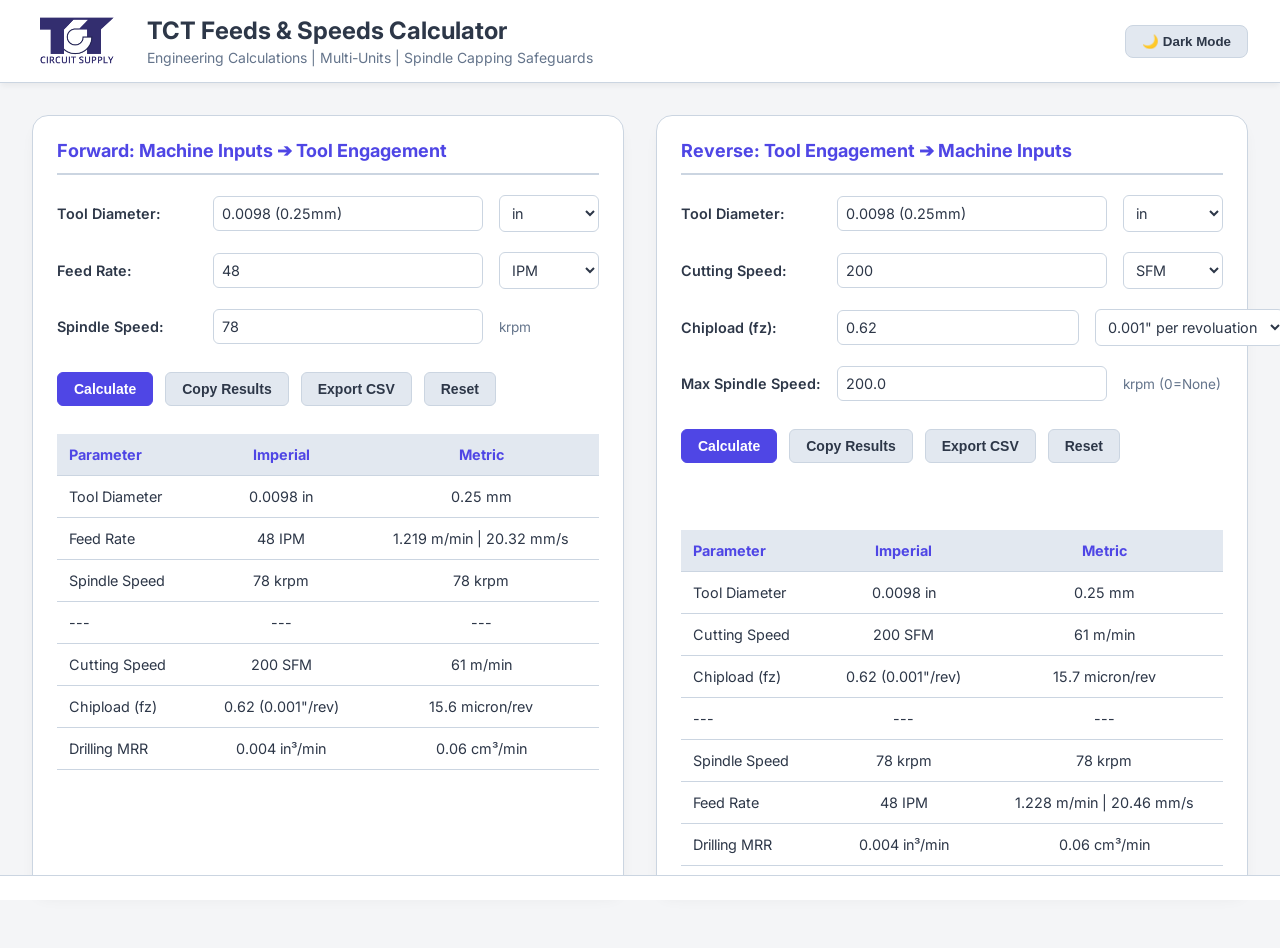
==== web_app/index.html @ 6bb5ea4b "Initial commit from Google Antigravity" ====
<!DOCTYPE html>
<html lang="en">
<head>
    <meta charset="UTF-8">
    <meta name="viewport" content="width=device-width, initial-scale=1.0">
    <title>TCT Feeds & Speeds Calculator</title>
    <link rel="stylesheet" href="style.css">
    <link rel="preconnect" href="https://fonts.googleapis.com">
    <link rel="preconnect" href="https://fonts.gstatic.com" crossorigin>
    <link href="https://fonts.googleapis.com/css2?family=Inter:wght@400;600;700&display=swap" rel="stylesheet">
</head>
<body data-theme="light">
    <header>
        <div class="header-content">
            <div class="logo-container">
                <img src="20150804 TCT logo.png" alt="TCT Logo" class="logo">
                <div class="title-container">
                    <h1>TCT Feeds & Speeds Calculator</h1>
                    <p>Engineering Calculations | Multi-Units | Spindle Capping Safeguards</p>
                </div>
            </div>
            <button id="theme-toggle" class="btn-theme" tabindex="-1">🌙 Dark Mode</button>
        </div>
    </header>
    
    <main class="container">
        <div class="panels">
            <!-- Forward Panel -->
            <section class="card panel" id="fwd-panel">
                <h2>Forward: Machine Inputs ➔ Tool Engagement</h2>
                
                <div class="input-group">
                    <label for="fwd-dia">Tool Diameter:</label>
                    <input type="text" id="fwd-dia" class="combo" list="fwd-dia-list" tabindex="1">
                    <datalist id="fwd-dia-list"></datalist>
                    <select id="fwd-dia-unit" class="unit-toggle" tabindex="-1">
                        <option value="in">in</option>
                        <option value="mm">mm</option>
                    </select>
                </div>

                <div class="input-group">
                    <label for="fwd-fr">Feed Rate:</label>
                    <input type="number" id="fwd-fr" value="48.0" step="any" tabindex="2">
                    <select id="fwd-fr-unit" class="unit-toggle" tabindex="-1">
                        <option value="IPM">IPM</option>
                        <option value="m/min">m/min</option>
                        <option value="mm/sec">mm/sec</option>
                    </select>
                </div>

                <div class="input-group">
                    <label for="fwd-krpm">Spindle Speed:</label>
                    <input type="number" id="fwd-krpm" value="78.0" step="any" tabindex="3">
                    <span class="unit-label">krpm</span>
                </div>

                <div class="input-group" style="display: none;">
                    <label for="fwd-flutes">Flutes (Z):</label>
                    <input type="number" id="fwd-flutes" value="1" step="1" min="1" tabindex="-1">
                    <span class="unit-label">flutes</span>
                </div>

                <div class="actions">
                    <button id="btn-fwd-calc" class="btn primary" tabindex="-1">Calculate</button>
                    <button id="btn-fwd-copy" class="btn" tabindex="-1">Copy Results</button>
                    <button id="btn-fwd-export" class="btn" tabindex="-1">Export CSV</button>
                    <button id="btn-fwd-reset" class="btn" tabindex="-1">Reset</button>
                </div>

                <table class="results-table" id="table-fwd">
                    <thead>
                        <tr>
                            <th>Parameter</th>
                            <th>Imperial</th>
                            <th>Metric</th>
                        </tr>
                    </thead>
                    <tbody>
                        <!-- Rows populated by JS -->
                    </tbody>
                </table>
            </section>

            <!-- Reverse Panel -->
            <section class="card panel" id="rev-panel">
                <h2>Reverse: Tool Engagement ➔ Machine Inputs</h2>
                


                <div class="input-group">
                    <label for="rev-dia">Tool Diameter:</label>
                    <input type="text" id="rev-dia" class="combo" list="rev-dia-list" tabindex="-1">
                    <datalist id="rev-dia-list"></datalist>
                    <select id="rev-dia-unit" class="unit-toggle" tabindex="-1">
                        <option value="in">in</option>
                        <option value="mm">mm</option>
                    </select>
                </div>

                <div class="input-group">
                    <label for="rev-vc">Cutting Speed:</label>
                    <input type="number" id="rev-vc" value="200.0" step="any" tabindex="4">
                    <select id="rev-vc-unit" class="unit-toggle" tabindex="-1">
                        <option value="SFM">SFM</option>
                        <option value="m/min">m/min</option>
                    </select>
                </div>

                <div class="input-group">
                    <label for="rev-fz">Chipload (fz):</label>
                    <input type="number" id="rev-fz" value="2.5" step="any" tabindex="5">
                    <select id="rev-fz-unit" class="unit-toggle" tabindex="-1">
                        <option value="0.001&quot; per revoluation">0.001" per revoluation</option>
                        <option value="micron per revoluation">micron per revoluation</option>
                    </select>
                </div>

                <div class="input-group" style="display: none;">
                    <label for="rev-flutes">Flutes (Z):</label>
                    <input type="number" id="rev-flutes" value="1" step="1" min="1" tabindex="-1">
                    <span class="unit-label">flutes</span>
                </div>

                <div class="input-group">
                    <label for="rev-max-rpm">Max Spindle Speed:</label>
                    <input type="number" id="rev-max-rpm" value="200.0" step="any" tabindex="-1">
                    <span class="unit-label">krpm (0=None)</span>
                </div>

                <div class="actions">
                    <button id="btn-rev-calc" class="btn primary" tabindex="-1">Calculate</button>
                    <button id="btn-rev-copy" class="btn" tabindex="-1">Copy Results</button>
                    <button id="btn-rev-export" class="btn" tabindex="-1">Export CSV</button>
                    <button id="btn-rev-reset" class="btn" tabindex="-1">Reset</button>
                </div>

                <div id="lbl-rev-cap-warn" class="warning-text"></div>

                <table class="results-table" id="table-rev">
                    <thead>
                        <tr>
                            <th>Parameter</th>
                            <th>Imperial</th>
                            <th>Metric</th>
                        </tr>
                    </thead>
                    <tbody>
                        <!-- Rows populated by JS -->
                    </tbody>
                </table>
            </section>
        </div>
    </main>

    <footer class="status-bar">
        <span id="status-text">Ready | Enter parameters to calculate Speeds & Feeds.</span>
    </footer>
    
    <script src="sizes.js"></script>
    <script src="script.js"></script>
</body>
</html>
---- web_app/style.css ----
:root {
    /* Light Theme Variables */
    --bg-color: #f4f5f7;
    --card-bg: #ffffff;
    --text-color: #2d3748;
    --text-muted: #64748b;
    --accent-color: #4f46e5;
    --accent-hover: #4338ca;
    --accent-bg: #e2e8f0;
    --border-color: #cbd5e1;
    --input-bg: #ffffff;
    --table-header-bg: #e2e8f0;
    --table-header-fg: #4f46e5;
    --table-row-hover: #f8fafc;
    --warning-color: #ef4444;
}

[data-theme="dark"] {
    /* Dark Theme Variables */
    --bg-color: #1e1e2e;
    --card-bg: #252538;
    --text-color: #cdd6f4;
    --text-muted: #a6adc8;
    --accent-color: #89b4fa;
    --accent-hover: #b4befe;
    --accent-bg: #313244;
    --border-color: #45475a;
    --input-bg: #181825;
    --table-header-bg: #313244;
    --table-header-fg: #89b4fa;
    --table-row-hover: #313244;
    --warning-color: #f38ba8;
}

* {
    box-sizing: border-box;
    margin: 0;
    padding: 0;
}

body {
    font-family: 'Inter', sans-serif;
    background-color: var(--bg-color);
    color: var(--text-color);
    display: flex;
    flex-direction: column;
    min-height: 100vh;
    transition: background-color 0.3s ease, color 0.3s ease;
}

/* Header */
header {
    background-color: var(--card-bg);
    border-bottom: 1px solid var(--border-color);
    padding: 1rem 2rem;
    box-shadow: 0 4px 6px -1px rgba(0, 0, 0, 0.05);
    position: sticky;
    top: 0;
    z-index: 10;
}

.header-content {
    max-width: 1400px;
    margin: 0 auto;
    display: flex;
    justify-content: space-between;
    align-items: center;
}

.logo-container {
    display: flex;
    align-items: center;
    gap: 1.5rem;
}

.logo {
    height: 50px;
    width: auto;
}

.title-container h1 {
    font-size: 1.5rem;
    font-weight: 700;
    margin-bottom: 0.25rem;
}

.title-container p {
    font-size: 0.875rem;
    color: var(--text-muted);
}

.btn-theme {
    background: var(--accent-bg);
    color: var(--text-color);
    border: 1px solid var(--border-color);
    padding: 0.5rem 1rem;
    border-radius: 0.5rem;
    cursor: pointer;
    font-weight: 600;
    transition: all 0.2s ease;
}

.btn-theme:hover {
    background: var(--accent-color);
    color: #ffffff;
    border-color: var(--accent-color);
}

/* Main Container */
.container {
    flex: 1;
    max-width: 1400px;
    margin: 2rem auto;
    width: 100%;
    padding: 0 2rem;
}

.panels {
    display: grid;
    grid-template-columns: 1fr 1fr;
    gap: 2rem;
}

@media (max-width: 1024px) {
    .panels {
        grid-template-columns: 1fr;
    }
}

/* Cards / Panels */
.card {
    background: var(--card-bg);
    border: 1px solid var(--border-color);
    border-radius: 1rem;
    padding: 1.5rem;
    box-shadow: 0 10px 15px -3px rgba(0, 0, 0, 0.05);
    display: flex;
    flex-direction: column;
    gap: 1.25rem;
    transition: background-color 0.3s ease, border-color 0.3s ease;
}

.card h2 {
    font-size: 1.125rem;
    font-weight: 700;
    color: var(--accent-color);
    border-bottom: 2px solid var(--border-color);
    padding-bottom: 0.75rem;
}

/* Inputs */
.input-group {
    display: flex;
    align-items: center;
    gap: 1rem;
}

.input-group label {
    flex: 0 0 140px;
    font-weight: 600;
    font-size: 0.9rem;
}

.input-group input, .input-group select {
    flex: 1;
    padding: 0.5rem;
    border: 1px solid var(--border-color);
    border-radius: 0.375rem;
    background: var(--input-bg);
    color: var(--text-color);
    font-family: 'Inter', sans-serif;
    font-size: 0.9rem;
    transition: border-color 0.2s ease;
}

.input-group input:focus, .input-group select:focus {
    outline: none;
    border-color: var(--accent-color);
}

.unit-toggle {
    flex: 0 0 100px !important;
}

.unit-label {
    flex: 0 0 100px;
    font-size: 0.85rem;
    color: var(--text-muted);
}

/* Buttons */
.actions {
    display: flex;
    gap: 0.75rem;
    margin-top: 0.5rem;
    flex-wrap: wrap;
}

.btn {
    background: var(--accent-bg);
    color: var(--text-color);
    border: 1px solid var(--border-color);
    padding: 0.5rem 1rem;
    border-radius: 0.375rem;
    cursor: pointer;
    font-weight: 600;
    font-size: 0.875rem;
    transition: all 0.2s ease;
}

.btn:hover {
    background: var(--border-color);
}

.btn.primary {
    background: var(--accent-color);
    color: #ffffff;
    border-color: var(--accent-color);
}

.btn.primary:hover {
    background: var(--accent-hover);
}

/* Warning Text */
.warning-text {
    color: var(--warning-color);
    font-size: 0.9rem;
    font-weight: 700;
    min-height: 1.2rem;
}

/* Tables */
.results-table {
    width: 100%;
    border-collapse: collapse;
    margin-top: 0.5rem;
    font-size: 0.9rem;
}

.results-table th, .results-table td {
    padding: 0.75rem;
    text-align: left;
    border-bottom: 1px solid var(--border-color);
}

.results-table th {
    background-color: var(--table-header-bg);
    color: var(--table-header-fg);
    font-weight: 700;
}

.results-table tbody tr:hover {
    background-color: var(--table-row-hover);
}

.results-table th:nth-child(2), .results-table td:nth-child(2),
.results-table th:nth-child(3), .results-table td:nth-child(3) {
    text-align: center;
}

/* Status Bar */
.status-bar {
    background-color: var(--card-bg);
    border-top: 1px solid var(--border-color);
    padding: 0.75rem 2rem;
    font-size: 0.875rem;
    font-weight: 600;
    color: var(--text-muted);
    position: sticky;
    bottom: 0;
    z-index: 10;
}
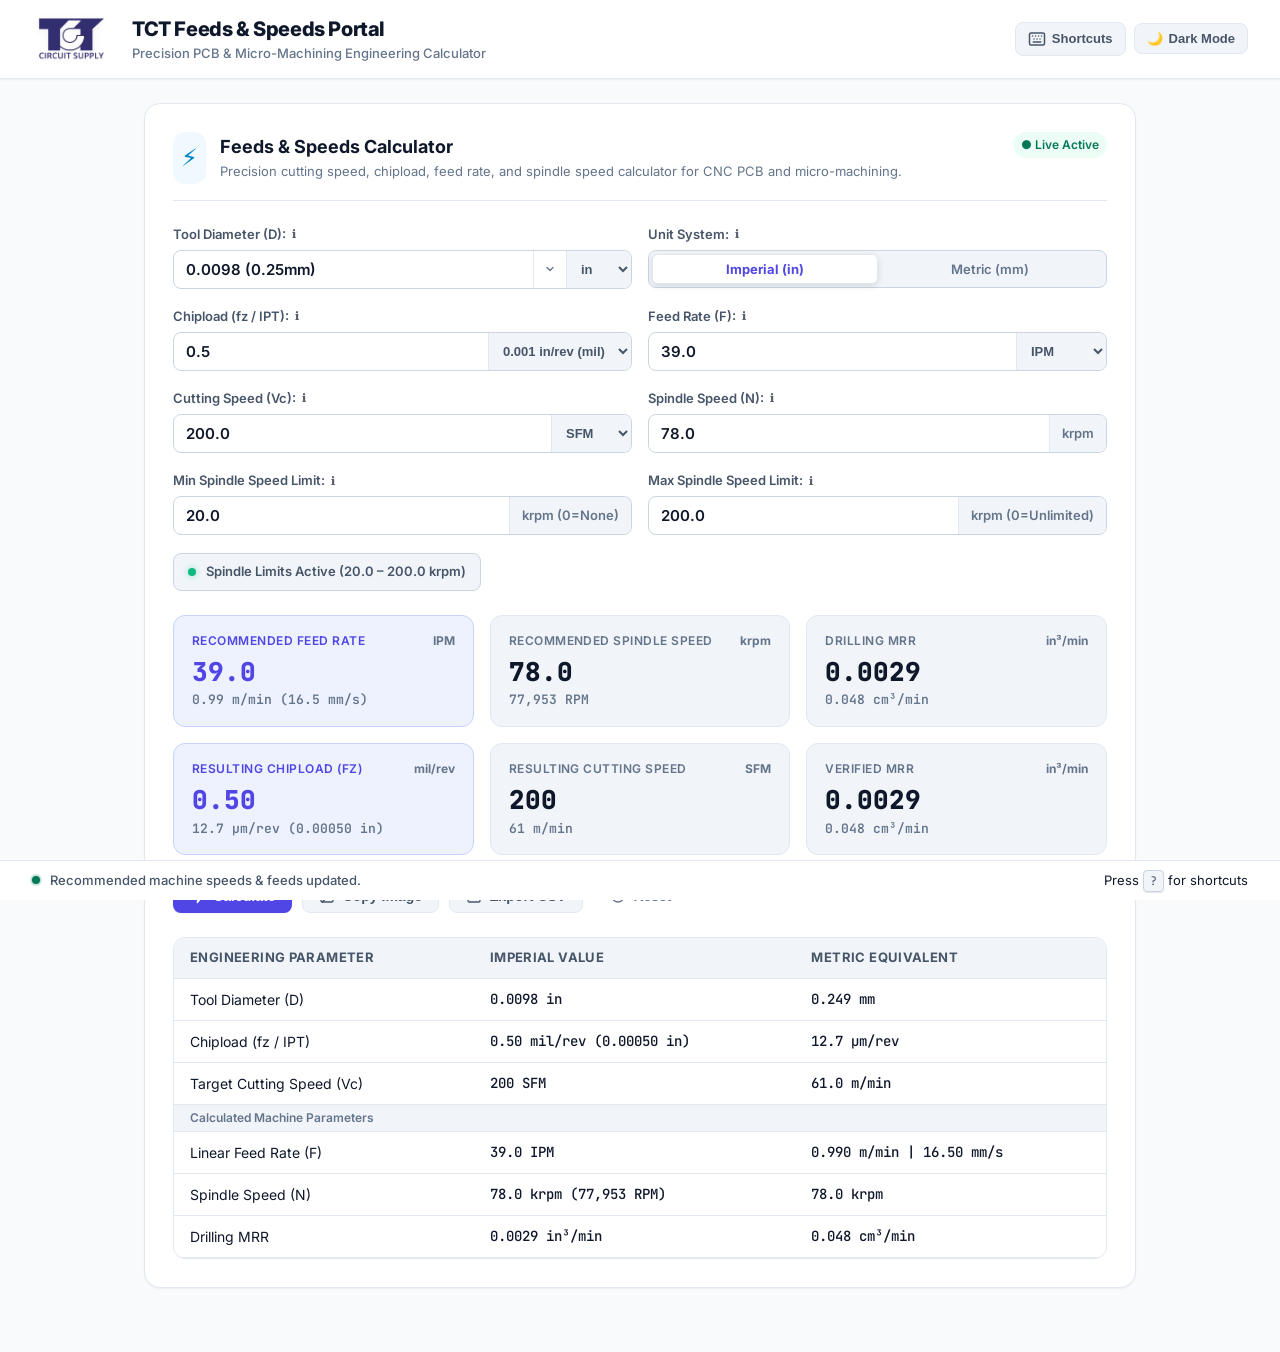
==== commit 59e9d12b: "feat(web_app): unify calculator panel, add min/max spindle safeguards, and add image export to clipb" ====
--- a/web_app/index.html
+++ b/web_app/index.html
@@ -3,160 +3,396 @@
 <head>
     <meta charset="UTF-8">
     <meta name="viewport" content="width=device-width, initial-scale=1.0">
-    <title>TCT Feeds & Speeds Calculator</title>
+    <title>TCT Feeds & Speeds Calculator | Engineering Portal</title>
     <link rel="stylesheet" href="style.css">
     <link rel="preconnect" href="https://fonts.googleapis.com">
     <link rel="preconnect" href="https://fonts.gstatic.com" crossorigin>
-    <link href="https://fonts.googleapis.com/css2?family=Inter:wght@400;600;700&display=swap" rel="stylesheet">
+    <link href="https://fonts.googleapis.com/css2?family=Inter:wght@400;500;600;700;800&family=JetBrains+Mono:wght@500;700&display=swap" rel="stylesheet">
 </head>
 <body data-theme="light">
-    <header>
-        <div class="header-content">
-            <div class="logo-container">
-                <img src="20150804 TCT logo.png" alt="TCT Logo" class="logo">
-                <div class="title-container">
-                    <h1>TCT Feeds & Speeds Calculator</h1>
-                    <p>Engineering Calculations | Multi-Units | Spindle Capping Safeguards</p>
+    <!-- Top Header -->
+    <header class="app-header">
+        <div class="header-container">
+            <div class="brand-area">
+                <img src="20150804 TCT logo.png" alt="TCT Logo" class="brand-logo">
+                <div class="brand-titles">
+                    <h1>TCT Feeds & Speeds Portal</h1>
+                    <p class="subtitle">Precision PCB & Micro-Machining Engineering Calculator</p>
                 </div>
             </div>
-            <button id="theme-toggle" class="btn-theme" tabindex="-1">🌙 Dark Mode</button>
+
+            <div class="header-controls">
+                <!-- Utilities -->
+                <div class="utility-actions">
+                    <button id="btn-open-shortcuts" class="btn-utility" title="Keyboard Shortcuts (?)" aria-label="Keyboard Shortcuts" tabindex="-1">
+                        <svg width="18" height="18" viewBox="0 0 24 24" fill="none" stroke="currentColor" stroke-width="2" stroke-linecap="round" stroke-linejoin="round"><rect x="2" y="4" width="20" height="16" rx="2"/><path d="M6 8h.001"/><path d="M10 8h.001"/><path d="M14 8h.001"/><path d="M18 8h.001"/><path d="M8 12h.001"/><path d="M12 12h.001"/><path d="M16 12h.001"/><path d="M7 16h10"/></svg>
+                        <span>Shortcuts</span>
+                    </button>
+                    <button id="theme-toggle" class="btn-utility" title="Toggle Theme (Shift+D)" aria-label="Toggle Color Theme" tabindex="-1">
+                        <span id="theme-icon">🌙</span>
+                        <span id="theme-text">Dark Mode</span>
+                    </button>
+                </div>
+            </div>
         </div>
     </header>
-    
-    <main class="container">
-        <div class="panels">
-            <!-- Forward Panel -->
-            <section class="card panel" id="fwd-panel">
-                <h2>Forward: Machine Inputs ➔ Tool Engagement</h2>
-                
-                <div class="input-group">
-                    <label for="fwd-dia">Tool Diameter:</label>
-                    <input type="text" id="fwd-dia" class="combo" list="fwd-dia-list" tabindex="1">
-                    <datalist id="fwd-dia-list"></datalist>
-                    <select id="fwd-dia-unit" class="unit-toggle" tabindex="-1">
-                        <option value="in">in</option>
-                        <option value="mm">mm</option>
-                    </select>
-                </div>
-
-                <div class="input-group">
-                    <label for="fwd-fr">Feed Rate:</label>
-                    <input type="number" id="fwd-fr" value="48.0" step="any" tabindex="2">
-                    <select id="fwd-fr-unit" class="unit-toggle" tabindex="-1">
-                        <option value="IPM">IPM</option>
-                        <option value="m/min">m/min</option>
-                        <option value="mm/sec">mm/sec</option>
-                    </select>
-                </div>
-
-                <div class="input-group">
-                    <label for="fwd-krpm">Spindle Speed:</label>
-                    <input type="number" id="fwd-krpm" value="78.0" step="any" tabindex="3">
-                    <span class="unit-label">krpm</span>
-                </div>
-
-                <div class="input-group" style="display: none;">
-                    <label for="fwd-flutes">Flutes (Z):</label>
-                    <input type="number" id="fwd-flutes" value="1" step="1" min="1" tabindex="-1">
-                    <span class="unit-label">flutes</span>
-                </div>
-
-                <div class="actions">
-                    <button id="btn-fwd-calc" class="btn primary" tabindex="-1">Calculate</button>
-                    <button id="btn-fwd-copy" class="btn" tabindex="-1">Copy Results</button>
-                    <button id="btn-fwd-export" class="btn" tabindex="-1">Export CSV</button>
-                    <button id="btn-fwd-reset" class="btn" tabindex="-1">Reset</button>
-                </div>
-
-                <table class="results-table" id="table-fwd">
-                    <thead>
-                        <tr>
-                            <th>Parameter</th>
-                            <th>Imperial</th>
-                            <th>Metric</th>
-                        </tr>
-                    </thead>
-                    <tbody>
-                        <!-- Rows populated by JS -->
-                    </tbody>
-                </table>
+
+    <!-- Main Content Area -->
+    <main class="main-container">
+        <div class="panels-grid single-panel-layout" id="panels-wrapper">
+            
+            <!-- Unified Feeds & Speeds Calculator Panel -->
+            <section class="card-panel" id="panel-recommend" role="region" aria-label="Feeds and Speeds Calculator">
+                <div class="panel-header">
+                    <div class="panel-title-area">
+                        <span class="workflow-icon recommend-icon">⚡</span>
+                        <div>
+                            <h2>Feeds & Speeds Calculator</h2>
+                            <p class="panel-desc">Precision cutting speed, chipload, feed rate, and spindle speed calculator for CNC PCB and micro-machining.</p>
+                        </div>
+                    </div>
+                    <span class="status-chip live-chip">● Live Active</span>
+                </div>
+
+                <!-- Setup Section -->
+                <div class="config-section">
+                    <!-- Top Row: Tool Diameter (Left) + Unit System (Right) -->
+                    <div class="form-row-grid">
+                        <div class="form-row-compact">
+                            <div class="label-with-tip">
+                                <label for="rev-dia">Tool Diameter (D):</label>
+                                <span class="info-tip" title="Type to search standard sizes from diameter.csv, use arrow keys, or click dropdown arrow">ℹ️</span>
+                            </div>
+                            <div class="searchable-csv-wrapper" id="rev-dia-wrapper">
+                                <div class="searchable-input-box">
+                                    <input type="text" id="rev-dia" class="form-input searchable-input" placeholder="Type or select size..." value="0.0098 (0.25mm)" autocomplete="off" spellcheck="false" tabindex="1">
+                                    <button type="button" class="searchable-toggle-btn" id="rev-dia-toggle" tabindex="-1" title="Show all diameter options" aria-label="Toggle diameter list">
+                                        <svg width="12" height="12" viewBox="0 0 24 24" fill="none" stroke="currentColor" stroke-width="2.5" stroke-linecap="round" stroke-linejoin="round"><polyline points="6 9 12 15 18 9"/></svg>
+                                    </button>
+                                    <select id="rev-dia-unit" class="unit-select" aria-label="Tool Diameter Unit" tabindex="-1">
+                                        <option value="in" selected>in</option>
+                                        <option value="mm">mm</option>
+                                    </select>
+                                </div>
+                                <div class="searchable-popup" id="rev-dia-popup" style="display: none;">
+                                    <ul class="searchable-list" id="rev-dia-list" role="listbox"></ul>
+                                </div>
+                            </div>
+                        </div>
+
+                        <div class="form-row-compact">
+                            <div class="label-with-tip">
+                                <label>Unit System:</label>
+                                <span class="info-tip" title="Toggle global units between Imperial and Metric">ℹ️</span>
+                            </div>
+                            <div class="unit-slider-switch" id="unit-slider-switch" title="Toggle between Imperial and Metric">
+                                <input type="checkbox" id="unit-slider-checkbox" class="unit-slider-input" aria-label="Toggle measurement unit system" tabindex="-1">
+                                <label for="unit-slider-checkbox" class="unit-slider-label">
+                                    <span class="unit-slider-opt opt-imperial opt-inches active" id="slider-opt-imperial">Imperial (in)</span>
+                                    <span class="unit-slider-opt opt-metric" id="slider-opt-metric">Metric (mm)</span>
+                                    <span class="unit-slider-thumb" id="unit-slider-thumb"></span>
+                                </label>
+                            </div>
+                        </div>
+                    </div>
+
+                    <!-- Material Preset (Hidden) -->
+                    <div class="form-row" id="row-rev-material" style="display: none;">
+                        <div class="label-with-tip">
+                            <label for="rev-material">Workpiece Material:</label>
+                            <span class="info-tip" title="Auto-populates verified cutting speeds (SFM) and chip load (fz)">ℹ️</span>
+                        </div>
+                        <div class="input-full">
+                            <select id="rev-material" class="form-select material-select" tabindex="-1">
+                                <option value="FR4">FR4 (Standard PCB Substrate) — 400 SFM / 0.50 mil Chipload</option>
+                                <option value="High Speed Digital">High Speed Digital (Megtron / Rogers) — 200 SFM / 0.50 mil</option>
+                                <option value="Polyimide">Polyimide (Flex PCB / Rigid-Flex) — 200 SFM / 0.50 mil</option>
+                                <option value="Teflon">Teflon (PTFE / RF High Frequency) — 200 SFM / 0.90 mil</option>
+                                <option value="Custom" selected>Custom / Manual Parameter Entry</option>
+                            </select>
+                        </div>
+                    </div>
+
+                    <!-- Primary Parameters Row 1: Chipload (Left) + Feed Rate (Right) -->
+                    <div class="form-row-grid">
+                        <div class="form-row-compact">
+                            <div class="label-with-tip">
+                                <label for="rev-fz">Chipload (fz / IPT):</label>
+                                <span class="info-tip" title="Feed per tooth / advance per revolution">ℹ️</span>
+                            </div>
+                            <div class="input-with-unit">
+                                <input type="number" id="rev-fz" class="form-input" value="0.5" step="any" tabindex="2">
+                                <select id="rev-fz-unit" class="unit-select" aria-label="Chipload Unit" tabindex="-1">
+                                    <option value="0.001 in/rev">0.001 in/rev (mil)</option>
+                                    <option value="micron/rev">µm/rev</option>
+                                    <option value="in/tooth">in/tooth</option>
+                                    <option value="mm/tooth">mm/tooth</option>
+                                </select>
+                            </div>
+                        </div>
+
+                        <div class="form-row-compact">
+                            <div class="label-with-tip">
+                                <label for="fwd-fr">Feed Rate (F):</label>
+                                <span class="info-tip" title="CNC Table Linear Travel Rate">ℹ️</span>
+                            </div>
+                            <div class="input-with-unit">
+                                <input type="number" id="fwd-fr" class="form-input" value="48.0" step="any" tabindex="4">
+                                <select id="fwd-fr-unit" class="unit-select" aria-label="Feed Rate Unit" tabindex="-1">
+                                    <option value="IPM">IPM</option>
+                                    <option value="m/min">m/min</option>
+                                    <option value="mm/sec">mm/sec</option>
+                                </select>
+                            </div>
+                        </div>
+                    </div>
+
+                    <!-- Primary Parameters Row 2: Cutting Speed (Left) + Spindle Speed (Right) -->
+                    <div class="form-row-grid">
+                        <div class="form-row-compact">
+                            <div class="label-with-tip">
+                                <label for="rev-vc">Cutting Speed (Vc):</label>
+                                <span class="info-tip" title="Surface cutting speed at the tool perimeter (SFM or m/min)">ℹ️</span>
+                            </div>
+                            <div class="input-with-unit">
+                                <input type="number" id="rev-vc" class="form-input" value="200.0" step="any" tabindex="3">
+                                <select id="rev-vc-unit" class="unit-select" aria-label="Cutting Speed Unit" tabindex="-1">
+                                    <option value="SFM">SFM</option>
+                                    <option value="m/min">m/min</option>
+                                </select>
+                            </div>
+                        </div>
+
+                        <div class="form-row-compact">
+                            <div class="label-with-tip">
+                                <label for="fwd-krpm">Spindle Speed (N):</label>
+                                <span class="info-tip" title="Spindle Rotational Velocity in thousands of RPM">ℹ️</span>
+                            </div>
+                            <div class="input-with-unit">
+                                <input type="number" id="fwd-krpm" class="form-input" value="78.0" step="any" tabindex="5">
+                                <span class="unit-static">krpm</span>
+                            </div>
+                        </div>
+                    </div>
+
+                    <!-- Safeguard Row 4: Min Spindle Speed (Left) + Max Spindle Speed (Right) -->
+                    <div class="form-row-grid">
+                        <div class="form-row-compact">
+                            <div class="label-with-tip">
+                                <label for="rev-min-rpm">Min Spindle Speed Limit:</label>
+                                <span class="info-tip" title="Spindle minimum operating threshold in krpm (e.g. 20 = 20,000 RPM). Enter 0 for no minimum limit.">ℹ️</span>
+                            </div>
+                            <div class="input-with-unit">
+                                <input type="number" id="rev-min-rpm" class="form-input" value="20.0" min="0" step="any" tabindex="-1">
+                                <span class="unit-static">krpm (0=None)</span>
+                            </div>
+                        </div>
+
+                        <div class="form-row-compact">
+                            <div class="label-with-tip">
+                                <label for="rev-max-rpm">Max Spindle Speed Limit:</label>
+                                <span class="info-tip" title="Spindle maximum speed limit in krpm (e.g. 200 = 200,000 RPM). Enter 0 for unlimited / no capping.">ℹ️</span>
+                            </div>
+                            <div class="input-with-unit">
+                                <input type="number" id="rev-max-rpm" class="form-input" value="200.0" min="0" step="any" tabindex="-1">
+                                <span class="unit-static">krpm (0=Unlimited)</span>
+                            </div>
+                        </div>
+                    </div>
+
+                    <!-- Spindle Protection Status Banner -->
+                    <div class="safeguard-status-row">
+                        <div class="safeguard-status-pill" id="safeguard-status-indicator">
+                            <span class="safeguard-dot active" id="safeguard-dot"></span>
+                            <span id="safeguard-status-text">Spindle Limits Active (20.0 – 200.0 krpm)</span>
+                        </div>
+                    </div>
+                </div>
+
+                <!-- Spindle Capping Warning Callout -->
+                <div id="callout-rev-capping" class="capping-callout hidden" role="alert">
+                    <div class="callout-header">
+                        <span class="callout-icon">⚠️</span>
+                        <strong id="capping-callout-title">Spindle Capping Safeguard Active</strong>
+                    </div>
+                    <p id="capping-callout-desc" class="callout-text"></p>
+                    <div class="capping-metrics-grid" id="capping-metrics">
+                        <!-- Dynamically populated -->
+                    </div>
+                </div>
+
+                <!-- Output KPI Cards -->
+                <div class="kpi-cards-grid">
+                    <div class="kpi-card highlight-kpi">
+                        <div class="kpi-header">
+                            <span class="kpi-label">Recommended Feed Rate</span>
+                            <span class="kpi-unit" id="kpi-rev-fr-unit">IPM</span>
+                        </div>
+                        <div class="kpi-value-row">
+                            <span class="kpi-main-val" id="kpi-rev-fr">--</span>
+                            <span class="kpi-sub-val" id="kpi-rev-fr-sub">-- m/min</span>
+                        </div>
+                    </div>
+
+                    <div class="kpi-card">
+                        <div class="kpi-header">
+                            <span class="kpi-label">Recommended Spindle Speed</span>
+                            <span class="kpi-unit" id="kpi-rev-krpm-unit">krpm</span>
+                        </div>
+                        <div class="kpi-value-row">
+                            <span class="kpi-main-val" id="kpi-rev-krpm">--</span>
+                            <span class="kpi-sub-val" id="kpi-rev-rpm-sub">-- RPM</span>
+                        </div>
+                    </div>
+
+                    <div class="kpi-card">
+                        <div class="kpi-header">
+                            <span class="kpi-label">Drilling MRR</span>
+                            <span class="kpi-unit" id="kpi-rev-mrr-unit">in³/min</span>
+                        </div>
+                        <div class="kpi-value-row">
+                            <span class="kpi-main-val" id="kpi-rev-mrr">--</span>
+                            <span class="kpi-sub-val" id="kpi-rev-mrr-sub">-- cm³/min</span>
+                        </div>
+                    </div>
+
+                    <div class="kpi-card highlight-kpi">
+                        <div class="kpi-header">
+                            <span class="kpi-label">Resulting Chipload (fz)</span>
+                            <span class="kpi-unit" id="kpi-fwd-fz-unit">mil/rev</span>
+                        </div>
+                        <div class="kpi-value-row">
+                            <span class="kpi-main-val" id="kpi-fwd-fz">--</span>
+                            <span class="kpi-sub-val" id="kpi-fwd-fz-sub">-- µm/rev</span>
+                        </div>
+                    </div>
+
+                    <div class="kpi-card">
+                        <div class="kpi-header">
+                            <span class="kpi-label">Resulting Cutting Speed</span>
+                            <span class="kpi-unit" id="kpi-fwd-vc-unit">SFM</span>
+                        </div>
+                        <div class="kpi-value-row">
+                            <span class="kpi-main-val" id="kpi-fwd-vc">--</span>
+                            <span class="kpi-sub-val" id="kpi-fwd-vc-sub">-- m/min</span>
+                        </div>
+                    </div>
+
+                    <div class="kpi-card">
+                        <div class="kpi-header">
+                            <span class="kpi-label">Verified MRR</span>
+                            <span class="kpi-unit" id="kpi-fwd-mrr-unit">in³/min</span>
+                        </div>
+                        <div class="kpi-value-row">
+                            <span class="kpi-main-val" id="kpi-fwd-mrr">--</span>
+                            <span class="kpi-sub-val" id="kpi-fwd-mrr-sub">-- cm³/min</span>
+                        </div>
+                    </div>
+                </div>
+
+                <!-- Action Toolbar -->
+                <div class="actions-dock">
+                    <button type="button" id="btn-rev-calc" class="btn btn-primary" title="Recalculate (Ctrl+Enter)" tabindex="-1">
+                        <svg width="16" height="16" viewBox="0 0 24 24" fill="none" stroke="currentColor" stroke-width="2" stroke-linecap="round" stroke-linejoin="round"><polygon points="13 2 3 14 12 14 11 22 21 10 12 10 13 2"/></svg>
+                        <span>Calculate</span>
+                    </button>
+                    <button type="button" id="btn-rev-copy" class="btn btn-secondary" title="Export Engineering & Machine Parameters as Image to Clipboard (Ctrl+Shift+C)" tabindex="-1">
+                        <svg width="16" height="16" viewBox="0 0 24 24" fill="none" stroke="currentColor" stroke-width="2" stroke-linecap="round" stroke-linejoin="round"><rect x="3" y="3" width="18" height="18" rx="2" ry="2"/><circle cx="8.5" cy="8.5" r="1.5"/><polyline points="21 15 16 10 5 21"/></svg>
+                        <span>Copy Image</span>
+                    </button>
+                    <button type="button" id="btn-rev-export" class="btn btn-secondary" title="Export CSV (Ctrl+Shift+E)" tabindex="-1">
+                        <svg width="16" height="16" viewBox="0 0 24 24" fill="none" stroke="currentColor" stroke-width="2" stroke-linecap="round" stroke-linejoin="round"><path d="M21 15v4a2 2 0 0 1-2 2H5a2 2 0 0 1-2-2v-4"/><polyline points="7 10 12 15 17 10"/><line x1="12" y1="15" x2="12" y2="3"/></svg>
+                        <span>Export CSV</span>
+                    </button>
+                    <button type="button" id="btn-rev-reset" class="btn btn-ghost" title="Reset Inputs (Ctrl+Shift+R)" tabindex="-1">
+                        <svg width="16" height="16" viewBox="0 0 24 24" fill="none" stroke="currentColor" stroke-width="2" stroke-linecap="round" stroke-linejoin="round"><path d="M3 12a9 9 0 1 0 9-9 9.75 9.75 0 0 0-6.74 2.74L3 8"/><path d="M3 3v5h5"/></svg>
+                        <span>Reset</span>
+                    </button>
+                </div>
+
+                <!-- Full Engineering Specs Table -->
+                <div class="table-wrapper">
+                    <table class="engineering-table" id="table-rev">
+                        <thead>
+                            <tr>
+                                <th>Engineering Parameter</th>
+                                <th>Imperial Value</th>
+                                <th>Metric Equivalent</th>
+                            </tr>
+                        </thead>
+                        <tbody>
+                            <!-- Populated dynamically -->
+                        </tbody>
+                    </table>
+                </div>
             </section>
-
-            <!-- Reverse Panel -->
-            <section class="card panel" id="rev-panel">
-                <h2>Reverse: Tool Engagement ➔ Machine Inputs</h2>
-                
-
-
-                <div class="input-group">
-                    <label for="rev-dia">Tool Diameter:</label>
-                    <input type="text" id="rev-dia" class="combo" list="rev-dia-list" tabindex="-1">
-                    <datalist id="rev-dia-list"></datalist>
-                    <select id="rev-dia-unit" class="unit-toggle" tabindex="-1">
-                        <option value="in">in</option>
-                        <option value="mm">mm</option>
-                    </select>
-                </div>
-
-                <div class="input-group">
-                    <label for="rev-vc">Cutting Speed:</label>
-                    <input type="number" id="rev-vc" value="200.0" step="any" tabindex="4">
-                    <select id="rev-vc-unit" class="unit-toggle" tabindex="-1">
-                        <option value="SFM">SFM</option>
-                        <option value="m/min">m/min</option>
-                    </select>
-                </div>
-
-                <div class="input-group">
-                    <label for="rev-fz">Chipload (fz):</label>
-                    <input type="number" id="rev-fz" value="2.5" step="any" tabindex="5">
-                    <select id="rev-fz-unit" class="unit-toggle" tabindex="-1">
-                        <option value="0.001&quot; per revoluation">0.001" per revoluation</option>
-                        <option value="micron per revoluation">micron per revoluation</option>
-                    </select>
-                </div>
-
-                <div class="input-group" style="display: none;">
-                    <label for="rev-flutes">Flutes (Z):</label>
-                    <input type="number" id="rev-flutes" value="1" step="1" min="1" tabindex="-1">
-                    <span class="unit-label">flutes</span>
-                </div>
-
-                <div class="input-group">
-                    <label for="rev-max-rpm">Max Spindle Speed:</label>
-                    <input type="number" id="rev-max-rpm" value="200.0" step="any" tabindex="-1">
-                    <span class="unit-label">krpm (0=None)</span>
-                </div>
-
-                <div class="actions">
-                    <button id="btn-rev-calc" class="btn primary" tabindex="-1">Calculate</button>
-                    <button id="btn-rev-copy" class="btn" tabindex="-1">Copy Results</button>
-                    <button id="btn-rev-export" class="btn" tabindex="-1">Export CSV</button>
-                    <button id="btn-rev-reset" class="btn" tabindex="-1">Reset</button>
-                </div>
-
-                <div id="lbl-rev-cap-warn" class="warning-text"></div>
-
-                <table class="results-table" id="table-rev">
-                    <thead>
-                        <tr>
-                            <th>Parameter</th>
-                            <th>Imperial</th>
-                            <th>Metric</th>
-                        </tr>
-                    </thead>
-                    <tbody>
-                        <!-- Rows populated by JS -->
-                    </tbody>
-                </table>
-            </section>
         </div>
     </main>
 
-    <footer class="status-bar">
-        <span id="status-text">Ready | Enter parameters to calculate Speeds & Feeds.</span>
+    <!-- Sticky Footer Status Bar -->
+    <footer class="app-status-bar">
+        <div class="status-content">
+            <span class="status-pulse"></span>
+            <span id="status-text">Ready | Enter or adjust parameters to calculate Speeds & Feeds.</span>
+        </div>
+        <div class="status-shortcuts-hint">
+            <span>Press <kbd>?</kbd> for shortcuts</span>
+        </div>
     </footer>
-    
+
+    <!-- Toast Notification Container -->
+    <div id="toast-container" class="toast-container" aria-live="polite" aria-atomic="true"></div>
+
+    <!-- Keyboard Shortcuts Modal Dialog -->
+    <div id="shortcuts-modal" class="modal-overlay hidden" role="dialog" aria-modal="true" aria-labelledby="shortcuts-title">
+        <div class="modal-card">
+            <div class="modal-header">
+                <div class="modal-title-wrap">
+                    <svg width="20" height="20" viewBox="0 0 24 24" fill="none" stroke="currentColor" stroke-width="2" stroke-linecap="round" stroke-linejoin="round"><rect x="2" y="4" width="20" height="16" rx="2"/><path d="M6 8h.001"/><path d="M10 8h.001"/><path d="M14 8h.001"/><path d="M18 8h.001"/><path d="M8 12h.001"/><path d="M12 12h.001"/><path d="M16 12h.001"/><path d="M7 16h10"/></svg>
+                    <h3 id="shortcuts-title">Keyboard Shortcuts & Fast Navigation</h3>
+                </div>
+                <button type="button" id="btn-close-shortcuts" class="modal-close-btn" aria-label="Close modal" tabindex="-1">✕</button>
+            </div>
+            <div class="modal-body">
+                <div class="shortcut-list">
+                    <div class="shortcut-item">
+                        <span class="shortcut-desc">Force Recalculate / Refresh</span>
+                        <kbd>Ctrl</kbd> + <kbd>Enter</kbd>
+                    </div>
+                    <div class="shortcut-item">
+                        <span class="shortcut-desc">Copy Parameters as Image to Clipboard</span>
+                        <kbd>Ctrl</kbd> + <kbd>Shift</kbd> + <kbd>C</kbd>
+                    </div>
+                    <div class="shortcut-item">
+                        <span class="shortcut-desc">Export Results to CSV</span>
+                        <kbd>Ctrl</kbd> + <kbd>Shift</kbd> + <kbd>E</kbd>
+                    </div>
+                    <div class="shortcut-item">
+                        <span class="shortcut-desc">Reset Current Workflow (With Undo)</span>
+                        <kbd>Ctrl</kbd> + <kbd>Shift</kbd> + <kbd>R</kbd>
+                    </div>
+                    <div class="shortcut-item">
+                        <span class="shortcut-desc">Toggle Dark / Light Theme</span>
+                        <kbd>Shift</kbd> + <kbd>D</kbd>
+                    </div>
+                    <div class="shortcut-item">
+                        <span class="shortcut-desc">Toggle Imperial / Metric Mode</span>
+                        <kbd>Shift</kbd> + <kbd>U</kbd>
+                    </div>
+                    <div class="shortcut-item">
+                        <span class="shortcut-desc">Switch Workflow Tab</span>
+                        <kbd>1</kbd> / <kbd>2</kbd> / <kbd>3</kbd> / <kbd>4</kbd>
+                    </div>
+                    <div class="shortcut-item">
+                        <span class="shortcut-desc">Show / Hide This Help Sheet</span>
+                        <kbd>?</kbd> or <kbd>Esc</kbd>
+                    </div>
+                </div>
+            </div>
+        </div>
+    </div>
+
+    <!-- Scripts -->
     <script src="sizes.js"></script>
     <script src="script.js"></script>
 </body>
--- a/web_app/style.css
+++ b/web_app/style.css
@@ -1,273 +1,1261 @@
+/* ==========================================================================
+   TCT Feeds & Speeds Calculator - Modern Engineering Design System
+   ========================================================================== */
+
 :root {
-    /* Light Theme Variables */
-    --bg-color: #f4f5f7;
-    --card-bg: #ffffff;
-    --text-color: #2d3748;
+    /* Color Tokens (Light Theme) */
+    --bg-page: #f8fafc;
+    --bg-surface: #ffffff;
+    --bg-surface-elevated: #ffffff;
+    --bg-surface-muted: #f1f5f9;
+    --bg-surface-hover: #e2e8f0;
+    
+    --text-primary: #0f172a;
+    --text-secondary: #475569;
     --text-muted: #64748b;
-    --accent-color: #4f46e5;
-    --accent-hover: #4338ca;
-    --accent-bg: #e2e8f0;
-    --border-color: #cbd5e1;
-    --input-bg: #ffffff;
-    --table-header-bg: #e2e8f0;
-    --table-header-fg: #4f46e5;
-    --table-row-hover: #f8fafc;
-    --warning-color: #ef4444;
+    --text-inverse: #ffffff;
+    
+    --brand-primary: #4f46e5;
+    --brand-primary-hover: #4338ca;
+    --brand-primary-subtle: #eef2ff;
+    --brand-primary-border: #c7d2fe;
+    
+    --accent-recommend: #0284c7;
+    --accent-recommend-subtle: #f0f9ff;
+    --accent-verify: #0d9488;
+    --accent-verify-subtle: #f0fdfa;
+    
+    --border-subtle: #e2e8f0;
+    --border-strong: #cbd5e1;
+    --border-focus: #4f46e5;
+    
+    --state-warning-bg: #fffbeb;
+    --state-warning-border: #fde68a;
+    --state-warning-text: #b45309;
+    --state-warning-icon: #f59e0b;
+    
+    --state-success-bg: #ecfdf5;
+    --state-success-text: #047857;
+    
+    --shadow-sm: 0 1px 2px 0 rgba(0, 0, 0, 0.05);
+    --shadow-md: 0 4px 6px -1px rgba(0, 0, 0, 0.07), 0 2px 4px -2px rgba(0, 0, 0, 0.05);
+    --shadow-lg: 0 10px 15px -3px rgba(0, 0, 0, 0.08), 0 4px 6px -4px rgba(0, 0, 0, 0.04);
+    --shadow-xl: 0 20px 25px -5px rgba(0, 0, 0, 0.1), 0 8px 10px -6px rgba(0, 0, 0, 0.04);
+
+    --radius-sm: 0.375rem;
+    --radius-md: 0.5rem;
+    --radius-lg: 0.75rem;
+    --radius-xl: 1rem;
+    --radius-full: 9999px;
+    
+    --font-sans: 'Inter', system-ui, -apple-system, BlinkMacSystemFont, 'Segoe UI', Roboto, sans-serif;
+    --font-mono: 'JetBrains Mono', ui-monospace, SFMono-Regular, Menlo, Monaco, Consolas, monospace;
 }
 
 [data-theme="dark"] {
-    /* Dark Theme Variables */
-    --bg-color: #1e1e2e;
-    --card-bg: #252538;
-    --text-color: #cdd6f4;
-    --text-muted: #a6adc8;
-    --accent-color: #89b4fa;
-    --accent-hover: #b4befe;
-    --accent-bg: #313244;
-    --border-color: #45475a;
-    --input-bg: #181825;
-    --table-header-bg: #313244;
-    --table-header-fg: #89b4fa;
-    --table-row-hover: #313244;
-    --warning-color: #f38ba8;
-}
-
-* {
+    /* Color Tokens (Dark Theme) */
+    --bg-page: #0b0f19;
+    --bg-surface: #131b2e;
+    --bg-surface-elevated: #1a243b;
+    --bg-surface-muted: #1e293b;
+    --bg-surface-hover: #27354f;
+    
+    --text-primary: #f8fafc;
+    --text-secondary: #cbd5e1;
+    --text-muted: #94a3b8;
+    --text-inverse: #0f172a;
+    
+    --brand-primary: #6366f1;
+    --brand-primary-hover: #818cf8;
+    --brand-primary-subtle: #1e1b4b;
+    --brand-primary-border: #3730a3;
+    
+    --accent-recommend: #38bdf8;
+    --accent-recommend-subtle: #082f49;
+    --accent-verify: #2dd4bf;
+    --accent-verify-subtle: #042f2e;
+    
+    --border-subtle: #1e293b;
+    --border-strong: #334155;
+    --border-focus: #818cf8;
+    
+    --state-warning-bg: #451a03;
+    --state-warning-border: #78350f;
+    --state-warning-text: #fde68a;
+    --state-warning-icon: #fbbf24;
+    
+    --state-success-bg: #064e3b;
+    --state-success-text: #a7f3d0;
+    
+    --shadow-sm: 0 1px 2px 0 rgba(0, 0, 0, 0.4);
+    --shadow-md: 0 4px 6px -1px rgba(0, 0, 0, 0.5);
+    --shadow-lg: 0 10px 15px -3px rgba(0, 0, 0, 0.6);
+    --shadow-xl: 0 20px 25px -5px rgba(0, 0, 0, 0.7);
+}
+
+/* Reset & Base Setup */
+*, *::before, *::after {
     box-sizing: border-box;
     margin: 0;
     padding: 0;
 }
 
 body {
-    font-family: 'Inter', sans-serif;
-    background-color: var(--bg-color);
-    color: var(--text-color);
+    font-family: var(--font-sans);
+    background-color: var(--bg-page);
+    color: var(--text-primary);
+    line-height: 1.5;
+    min-height: 100vh;
     display: flex;
     flex-direction: column;
-    min-height: 100vh;
-    transition: background-color 0.3s ease, color 0.3s ease;
-}
-
-/* Header */
-header {
-    background-color: var(--card-bg);
-    border-bottom: 1px solid var(--border-color);
-    padding: 1rem 2rem;
-    box-shadow: 0 4px 6px -1px rgba(0, 0, 0, 0.05);
+    -webkit-font-smoothing: antialiased;
+    transition: background-color 0.25s ease, color 0.25s ease;
+}
+
+/* Focus Accessibility Styling */
+*:focus-visible {
+    outline: 2px solid var(--border-focus);
+    outline-offset: 2px;
+}
+
+/* ==========================================================================
+   Header & Navigation
+   ========================================================================== */
+
+.app-header {
+    background-color: var(--bg-surface);
+    border-bottom: 1px solid var(--border-subtle);
+    padding: 0.875rem 2rem;
     position: sticky;
     top: 0;
-    z-index: 10;
-}
-
-.header-content {
-    max-width: 1400px;
+    z-index: 40;
+    box-shadow: var(--shadow-sm);
+}
+
+.header-container {
+    max-width: 1440px;
     margin: 0 auto;
     display: flex;
     justify-content: space-between;
     align-items: center;
-}
-
-.logo-container {
-    display: flex;
-    align-items: center;
     gap: 1.5rem;
 }
 
-.logo {
-    height: 50px;
+.brand-area {
+    display: flex;
+    align-items: center;
+    gap: 1.25rem;
+}
+
+.brand-logo {
+    height: 44px;
     width: auto;
-}
-
-.title-container h1 {
+    object-fit: contain;
+    filter: drop-shadow(0 2px 4px rgba(0, 0, 0, 0.05));
+}
+
+.brand-titles h1 {
+    font-size: 1.25rem;
+    font-weight: 800;
+    letter-spacing: -0.02em;
+    color: var(--text-primary);
+}
+
+.brand-titles .subtitle {
+    font-size: 0.8125rem;
+    color: var(--text-muted);
+    font-weight: 500;
+}
+
+.header-controls {
+    display: flex;
+    align-items: center;
+    gap: 1rem;
+}
+
+/* Global Unit Slider Switcher */
+.unit-slider-switch {
+    position: relative;
+    display: flex;
+    width: 100%;
+    user-select: none;
+}
+
+.unit-slider-input {
+    position: absolute;
+    opacity: 0;
+    width: 0;
+    height: 0;
+    pointer-events: none;
+}
+
+.unit-slider-label {
+    display: flex;
+    align-items: center;
+    position: relative;
+    width: 100%;
+    height: 38px;
+    background-color: var(--bg-surface-muted);
+    border: 1px solid var(--border-strong);
+    border-radius: var(--radius-md);
+    cursor: pointer;
+    padding: 3px;
+    box-sizing: border-box;
+    transition: all 0.25s ease;
+}
+
+.unit-slider-label:hover {
+    border-color: var(--border-focus);
+    background-color: var(--bg-surface-hover);
+}
+
+.unit-slider-opt {
+    position: relative;
+    z-index: 3;
+    flex: 1;
+    text-align: center;
+    font-size: 0.8125rem;
+    font-weight: 600;
+    color: var(--text-muted);
+    transition: color 0.25s ease;
+    cursor: pointer;
+    line-height: 30px;
+    user-select: none;
+}
+
+.unit-slider-opt.active {
+    color: var(--text-primary);
+    font-weight: 700;
+}
+
+.unit-slider-thumb {
+    position: absolute;
+    top: 3px;
+    left: 3px;
+    width: calc(50% - 3px);
+    height: 30px;
+    background: var(--bg-surface);
+    border: 1px solid var(--border-subtle);
+    border-radius: var(--radius-sm);
+    box-shadow: 0 2px 6px rgba(0, 0, 0, 0.12);
+    z-index: 2;
+    transition: transform 0.28s cubic-bezier(0.4, 0, 0.2, 1), background-color 0.25s ease, box-shadow 0.25s ease;
+}
+
+/* Checked state = Metric */
+.unit-slider-input:checked + .unit-slider-label .unit-slider-thumb {
+    transform: translateX(100%);
+}
+
+.unit-slider-input:checked + .unit-slider-label .opt-metric {
+    color: var(--brand-primary);
+    font-weight: 700;
+}
+
+.unit-slider-input:not(:checked) + .unit-slider-label .opt-imperial,
+.unit-slider-input:not(:checked) + .unit-slider-label .opt-inches {
+    color: var(--brand-primary);
+    font-weight: 700;
+}
+
+[data-theme="dark"] .unit-slider-thumb {
+    background: #242b35;
+    border-color: rgba(255, 255, 255, 0.12);
+    box-shadow: 0 2px 8px rgba(0, 0, 0, 0.4);
+}
+
+/* Utilities */
+.utility-actions {
+    display: flex;
+    align-items: center;
+    gap: 0.5rem;
+}
+
+.btn-utility {
+    display: flex;
+    align-items: center;
+    gap: 0.375rem;
+    background-color: var(--bg-surface-muted);
+    border: 1px solid var(--border-subtle);
+    color: var(--text-secondary);
+    padding: 0.45rem 0.75rem;
+    border-radius: var(--radius-md);
+    font-size: 0.8125rem;
+    font-weight: 600;
+    cursor: pointer;
+    transition: all 0.2s ease;
+}
+
+.btn-utility:hover {
+    background-color: var(--bg-surface-hover);
+    color: var(--text-primary);
+    border-color: var(--border-strong);
+}
+
+/* Workflow Navigation Tabs */
+.workflow-nav {
+    background-color: var(--bg-surface);
+    border-bottom: 1px solid var(--border-subtle);
+    padding: 0.5rem 2rem;
+}
+
+.nav-container {
+    max-width: 1440px;
+    margin: 0 auto;
+    display: flex;
+    justify-content: space-between;
+    align-items: center;
+}
+
+.mode-tabs {
+    display: flex;
+    gap: 0.5rem;
+}
+
+.mode-tab {
+    display: flex;
+    align-items: center;
+    gap: 0.5rem;
+    padding: 0.5rem 1rem;
+    border-radius: var(--radius-lg);
+    border: 1px solid transparent;
+    background: transparent;
+    color: var(--text-secondary);
+    font-size: 0.875rem;
+    font-weight: 600;
+    cursor: pointer;
+    transition: all 0.2s ease;
+}
+
+.mode-tab:hover {
+    background-color: var(--bg-surface-muted);
+    color: var(--text-primary);
+}
+
+.mode-tab.active {
+    background-color: var(--brand-primary-subtle);
+    color: var(--brand-primary);
+    border-color: var(--brand-primary-border);
+}
+
+.tab-badge {
+    font-size: 0.7rem;
+    font-weight: 500;
+    padding: 0.125rem 0.375rem;
+    border-radius: var(--radius-sm);
+    background-color: var(--bg-surface-muted);
+    color: var(--text-muted);
+}
+
+.mode-tab.active .tab-badge {
+    background-color: var(--bg-surface);
+    color: var(--brand-primary);
+}
+
+.sync-indicator {
+    display: flex;
+    align-items: center;
+    gap: 0.375rem;
+    font-size: 0.75rem;
+    font-weight: 600;
+    color: var(--state-success-text);
+    background-color: var(--state-success-bg);
+    padding: 0.25rem 0.625rem;
+    border-radius: var(--radius-full);
+}
+
+/* ==========================================================================
+   Main Content Layout
+   ========================================================================== */
+
+.main-container {
+    flex: 1;
+    max-width: 1040px;
+    width: 100%;
+    margin: 1.5rem auto;
+    padding: 0 1.5rem;
+}
+
+.panels-grid {
+    display: flex;
+    justify-content: center;
+    width: 100%;
+}
+
+.panels-grid .card-panel {
+    width: 100%;
+}
+
+/* Panel Card */
+.card-panel {
+    background-color: var(--bg-surface);
+    border: 1px solid var(--border-subtle);
+    border-radius: var(--radius-xl);
+    padding: 1.75rem;
+    box-shadow: var(--shadow-sm);
+    display: flex;
+    flex-direction: column;
+    gap: 1.5rem;
+    transition: transform 0.2s ease, box-shadow 0.2s ease;
+}
+
+.card-panel.panel-hidden {
+    display: none;
+}
+
+.panel-header {
+    display: flex;
+    justify-content: space-between;
+    align-items: flex-start;
+    border-bottom: 1px solid var(--border-subtle);
+    padding-bottom: 1rem;
+}
+
+.panel-title-area {
+    display: flex;
+    align-items: center;
+    gap: 0.875rem;
+}
+
+.workflow-icon {
     font-size: 1.5rem;
+    padding: 0.5rem;
+    border-radius: var(--radius-lg);
+    background-color: var(--bg-surface-muted);
+    display: flex;
+    align-items: center;
+    justify-content: center;
+}
+
+.recommend-icon {
+    background-color: var(--accent-recommend-subtle);
+    color: var(--accent-recommend);
+}
+
+.verify-icon {
+    background-color: var(--accent-verify-subtle);
+    color: var(--accent-verify);
+}
+
+.panel-title-area h2 {
+    font-size: 1.125rem;
     font-weight: 700;
-    margin-bottom: 0.25rem;
-}
-
-.title-container p {
-    font-size: 0.875rem;
-    color: var(--text-muted);
-}
-
-.btn-theme {
-    background: var(--accent-bg);
-    color: var(--text-color);
-    border: 1px solid var(--border-color);
-    padding: 0.5rem 1rem;
-    border-radius: 0.5rem;
-    cursor: pointer;
-    font-weight: 600;
-    transition: all 0.2s ease;
-}
-
-.btn-theme:hover {
-    background: var(--accent-color);
-    color: #ffffff;
-    border-color: var(--accent-color);
-}
-
-/* Main Container */
-.container {
-    flex: 1;
-    max-width: 1400px;
-    margin: 2rem auto;
-    width: 100%;
-    padding: 0 2rem;
-}
-
-.panels {
+    color: var(--text-primary);
+}
+
+.panel-desc {
+    font-size: 0.8125rem;
+    color: var(--text-muted);
+    margin-top: 0.125rem;
+}
+
+.status-chip {
+    font-size: 0.75rem;
+    font-weight: 600;
+    padding: 0.25rem 0.5rem;
+    border-radius: var(--radius-full);
+}
+
+.live-chip {
+    background-color: var(--state-success-bg);
+    color: var(--state-success-text);
+}
+
+/* ==========================================================================
+   Form Controls & Inputs
+   ========================================================================== */
+
+.config-section {
+    display: flex;
+    flex-direction: column;
+    gap: 1.125rem;
+}
+
+.form-row {
+    display: flex;
+    flex-direction: column;
+    gap: 0.375rem;
+}
+
+.form-row-grid {
     display: grid;
     grid-template-columns: 1fr 1fr;
-    gap: 2rem;
-}
-
-@media (max-width: 1024px) {
-    .panels {
+    gap: 1rem;
+}
+
+.form-row-compact {
+    display: flex;
+    flex-direction: column;
+    gap: 0.375rem;
+}
+
+.label-with-tip {
+    display: flex;
+    align-items: center;
+    gap: 0.375rem;
+}
+
+.label-with-tip label, .form-row-compact label {
+    font-size: 0.8125rem;
+    font-weight: 600;
+    color: var(--text-secondary);
+}
+
+.info-tip {
+    font-size: 0.75rem;
+    cursor: help;
+    opacity: 0.7;
+    transition: opacity 0.2s ease;
+}
+
+.info-tip:hover {
+    opacity: 1;
+}
+
+.input-with-unit {
+    display: flex;
+    position: relative;
+    border: 1px solid var(--border-strong);
+    border-radius: var(--radius-md);
+    background-color: var(--bg-surface);
+    transition: border-color 0.2s ease, box-shadow 0.2s ease;
+}
+
+.input-with-unit:focus-within {
+    border-color: var(--border-focus);
+    box-shadow: 0 0 0 3px rgba(79, 70, 229, 0.15);
+}
+
+.form-input {
+    flex: 1;
+    border: none;
+    background: transparent;
+    padding: 0.55rem 0.75rem;
+    font-family: var(--font-sans);
+    font-size: 0.9375rem;
+    font-weight: 600;
+    color: var(--text-primary);
+    outline: none;
+    min-width: 0;
+}
+
+.form-select, .material-select {
+    width: 100%;
+    padding: 0.55rem 0.75rem;
+    border: 1px solid var(--border-strong);
+    border-radius: var(--radius-md);
+    background-color: var(--bg-surface);
+    color: var(--text-primary);
+    font-family: var(--font-sans);
+    font-size: 0.875rem;
+    font-weight: 500;
+    outline: none;
+    transition: border-color 0.2s ease, box-shadow 0.2s ease;
+}
+
+.form-select:focus, .material-select:focus {
+    border-color: var(--border-focus);
+    box-shadow: 0 0 0 3px rgba(79, 70, 229, 0.15);
+}
+
+/* Searchable CSV Autocomplete Component */
+.searchable-csv-wrapper {
+    position: relative;
+    width: 100%;
+}
+
+.searchable-input-box {
+    display: flex;
+    position: relative;
+    border: 1px solid var(--border-strong);
+    border-radius: var(--radius-md);
+    background-color: var(--bg-surface);
+    transition: border-color 0.2s ease, box-shadow 0.2s ease;
+}
+
+.searchable-input-box:focus-within {
+    border-color: var(--border-focus);
+    box-shadow: 0 0 0 3px rgba(79, 70, 229, 0.15);
+}
+
+.searchable-input {
+    flex: 1;
+    border: none;
+    background: transparent;
+    padding: 0.55rem 0.75rem;
+    font-family: var(--font-sans);
+    font-size: 0.9375rem;
+    font-weight: 600;
+    color: var(--text-primary);
+    outline: none;
+    min-width: 0;
+}
+
+.searchable-toggle-btn {
+    display: flex;
+    align-items: center;
+    justify-content: center;
+    padding: 0 0.625rem;
+    background: transparent;
+    border: none;
+    border-left: 1px solid var(--border-subtle);
+    color: var(--text-muted);
+    cursor: pointer;
+    transition: color 0.15s ease, background-color 0.15s ease;
+}
+
+.searchable-toggle-btn:hover {
+    color: var(--text-primary);
+    background-color: var(--bg-surface-hover);
+}
+
+.searchable-toggle-btn.open svg {
+    transform: rotate(180deg);
+}
+
+/* Searchable Popup */
+.searchable-popup {
+    position: absolute;
+    top: calc(100% + 4px);
+    left: 0;
+    right: 0;
+    background-color: var(--bg-surface);
+    border: 1px solid var(--border-strong);
+    border-radius: var(--radius-lg);
+    box-shadow: var(--shadow-xl);
+    z-index: 1000;
+    max-height: 250px;
+    overflow-y: auto;
+    animation: popupFadeIn 0.15s ease-out;
+}
+
+@keyframes popupFadeIn {
+    from {
+        opacity: 0;
+        transform: translateY(-4px);
+    }
+    to {
+        opacity: 1;
+        transform: translateY(0);
+    }
+}
+
+.searchable-list {
+    list-style: none;
+    margin: 0;
+    padding: 0.25rem 0;
+}
+
+.searchable-item {
+    display: flex;
+    align-items: center;
+    justify-content: space-between;
+    padding: 0.5rem 0.875rem;
+    font-size: 0.875rem;
+    font-weight: 500;
+    color: var(--text-primary);
+    cursor: pointer;
+    transition: background-color 0.1s ease, color 0.1s ease;
+}
+
+.searchable-item:hover, .searchable-item.active {
+    background-color: var(--bg-surface-hover);
+    color: var(--brand-primary);
+}
+
+.searchable-item.selected {
+    background-color: var(--accent-recommend-subtle);
+    font-weight: 700;
+}
+
+.searchable-item.custom-item {
+    border-top: 1px dashed var(--border-subtle);
+    color: var(--brand-primary);
+    font-style: italic;
+    background-color: var(--bg-surface-muted);
+}
+
+.searchable-item.custom-item:hover, .searchable-item.custom-item.active {
+    background-color: var(--brand-primary);
+    color: #ffffff;
+}
+
+.searchable-item .item-badge {
+    font-size: 0.6875rem;
+    font-weight: 700;
+    padding: 0.125rem 0.375rem;
+    border-radius: var(--radius-sm);
+    background-color: var(--bg-surface-muted);
+    color: var(--text-secondary);
+}
+
+.searchable-item:hover .item-badge, .searchable-item.active .item-badge {
+    background-color: var(--border-focus);
+    color: #ffffff;
+}
+
+.match-hl {
+    background: transparent;
+    color: var(--brand-primary);
+    font-weight: 700;
+    text-decoration: underline;
+}
+
+.searchable-item.active .match-hl {
+    color: inherit;
+}
+
+.searchable-empty {
+    padding: 0.75rem 1rem;
+    font-size: 0.8125rem;
+    color: var(--text-muted);
+    text-align: center;
+}
+
+.unit-select {
+    border: none;
+    border-left: 1px solid var(--border-subtle);
+    background-color: var(--bg-surface-muted);
+    color: var(--text-secondary);
+    font-size: 0.8125rem;
+    font-weight: 600;
+    padding: 0 0.625rem;
+    border-top-right-radius: var(--radius-md);
+    border-bottom-right-radius: var(--radius-md);
+    outline: none;
+    cursor: pointer;
+}
+
+.unit-static {
+    display: flex;
+    align-items: center;
+    border-left: 1px solid var(--border-subtle);
+    background-color: var(--bg-surface-muted);
+    color: var(--text-muted);
+    font-size: 0.8125rem;
+    font-weight: 600;
+    padding: 0 0.75rem;
+    white-space: nowrap;
+    border-top-right-radius: var(--radius-md);
+    border-bottom-right-radius: var(--radius-md);
+}
+
+/* Advanced Tool Geometry Accordion (Hidden) */
+.advanced-details {
+    display: none !important;
+    background-color: var(--bg-surface-muted);
+    border: 1px solid var(--border-subtle);
+    border-radius: var(--radius-lg);
+    overflow: hidden;
+    transition: all 0.2s ease;
+}
+
+.advanced-summary {
+    display: flex;
+    justify-content: space-between;
+    align-items: center;
+    padding: 0.625rem 1rem;
+    font-size: 0.8125rem;
+    font-weight: 600;
+    color: var(--text-secondary);
+    cursor: pointer;
+    user-select: none;
+}
+
+.advanced-summary:hover {
+    color: var(--text-primary);
+    background-color: var(--bg-surface-hover);
+}
+
+.summary-title {
+    display: flex;
+    align-items: center;
+    gap: 0.375rem;
+}
+
+.summary-badge {
+    font-size: 0.75rem;
+    font-weight: 500;
+    color: var(--text-muted);
+}
+
+/* Safeguard Status Indicator Pill */
+.safeguard-status-row {
+    display: flex;
+    width: 100%;
+}
+
+.safeguard-status-pill {
+    display: flex;
+    align-items: center;
+    gap: 0.625rem;
+    height: 38px;
+    padding: 0 0.875rem;
+    background-color: var(--bg-surface-muted);
+    border: 1px solid var(--border-strong);
+    border-radius: var(--radius-md);
+    font-size: 0.8125rem;
+    font-weight: 600;
+    color: var(--text-secondary);
+    user-select: none;
+    box-sizing: border-box;
+    transition: all 0.2s ease;
+}
+
+.safeguard-dot {
+    width: 8px;
+    height: 8px;
+    border-radius: var(--radius-full);
+    background-color: var(--text-muted);
+    flex-shrink: 0;
+    transition: background-color 0.2s ease, box-shadow 0.2s ease;
+}
+
+.safeguard-dot.active {
+    background-color: #10b981;
+    box-shadow: 0 0 6px rgba(16, 185, 129, 0.4);
+}
+
+.safeguard-dot.capped {
+    background-color: #f59e0b;
+    box-shadow: 0 0 6px rgba(245, 158, 11, 0.5);
+}
+
+.safeguard-dot.unlimited {
+    background-color: var(--brand-primary);
+    box-shadow: 0 0 6px rgba(79, 70, 229, 0.4);
+}
+
+/* Spindle Capping Warning Callout */
+.capping-callout {
+    background-color: var(--state-warning-bg);
+    border: 1px solid var(--state-warning-border);
+    border-radius: var(--radius-lg);
+    padding: 1rem;
+    display: flex;
+    flex-direction: column;
+    gap: 0.625rem;
+    animation: fadeIn 0.3s ease;
+}
+
+.capping-callout.hidden {
+    display: none;
+}
+
+.callout-header {
+    display: flex;
+    align-items: center;
+    gap: 0.5rem;
+    color: var(--state-warning-text);
+    font-size: 0.875rem;
+}
+
+.callout-text {
+    font-size: 0.8125rem;
+    color: var(--state-warning-text);
+    line-height: 1.4;
+}
+
+.capping-metrics-grid {
+    display: grid;
+    grid-template-columns: repeat(auto-fit, minmax(130px, 1fr));
+    gap: 0.5rem;
+    margin-top: 0.25rem;
+}
+
+.capping-metric-tile {
+    background-color: rgba(255, 255, 255, 0.6);
+    border: 1px solid var(--state-warning-border);
+    border-radius: var(--radius-sm);
+    padding: 0.375rem 0.5rem;
+    display: flex;
+    flex-direction: column;
+}
+
+[data-theme="dark"] .capping-metric-tile {
+    background-color: rgba(0, 0, 0, 0.25);
+}
+
+.cap-tile-label {
+    font-size: 0.6875rem;
+    font-weight: 600;
+    color: var(--state-warning-text);
+}
+
+.cap-tile-val {
+    font-family: var(--font-mono);
+    font-size: 0.875rem;
+    font-weight: 700;
+    color: var(--state-warning-text);
+}
+
+/* ==========================================================================
+   Output KPI Cards
+   ========================================================================== */
+
+.kpi-cards-grid {
+    display: grid;
+    grid-template-columns: repeat(3, 1fr);
+    gap: 1rem;
+}
+
+@media (max-width: 768px) {
+    .kpi-cards-grid {
         grid-template-columns: 1fr;
     }
 }
 
-/* Cards / Panels */
-.card {
-    background: var(--card-bg);
-    border: 1px solid var(--border-color);
-    border-radius: 1rem;
-    padding: 1.5rem;
-    box-shadow: 0 10px 15px -3px rgba(0, 0, 0, 0.05);
+.kpi-card {
+    background-color: var(--bg-surface-muted);
+    border: 1px solid var(--border-subtle);
+    border-radius: var(--radius-lg);
+    padding: 1rem 1.125rem;
     display: flex;
     flex-direction: column;
-    gap: 1.25rem;
-    transition: background-color 0.3s ease, border-color 0.3s ease;
-}
-
-.card h2 {
-    font-size: 1.125rem;
+    justify-content: space-between;
+    gap: 0.5rem;
+    transition: transform 0.2s ease, border-color 0.2s ease;
+}
+
+.kpi-card.highlight-kpi {
+    background-color: var(--brand-primary-subtle);
+    border-color: var(--brand-primary-border);
+}
+
+.kpi-header {
+    display: flex;
+    justify-content: space-between;
+    align-items: center;
+}
+
+.kpi-label {
+    font-size: 0.75rem;
+    font-weight: 600;
+    color: var(--text-muted);
+    text-transform: uppercase;
+    letter-spacing: 0.04em;
+}
+
+.kpi-card.highlight-kpi .kpi-label {
+    color: var(--brand-primary);
+}
+
+.kpi-unit {
+    font-size: 0.75rem;
     font-weight: 700;
-    color: var(--accent-color);
-    border-bottom: 2px solid var(--border-color);
-    padding-bottom: 0.75rem;
-}
-
-/* Inputs */
-.input-group {
-    display: flex;
-    align-items: center;
-    gap: 1rem;
-}
-
-.input-group label {
-    flex: 0 0 140px;
-    font-weight: 600;
-    font-size: 0.9rem;
-}
-
-.input-group input, .input-group select {
-    flex: 1;
-    padding: 0.5rem;
-    border: 1px solid var(--border-color);
-    border-radius: 0.375rem;
-    background: var(--input-bg);
-    color: var(--text-color);
-    font-family: 'Inter', sans-serif;
-    font-size: 0.9rem;
-    transition: border-color 0.2s ease;
-}
-
-.input-group input:focus, .input-group select:focus {
-    outline: none;
-    border-color: var(--accent-color);
-}
-
-.unit-toggle {
-    flex: 0 0 100px !important;
-}
-
-.unit-label {
-    flex: 0 0 100px;
-    font-size: 0.85rem;
-    color: var(--text-muted);
-}
-
-/* Buttons */
-.actions {
-    display: flex;
-    gap: 0.75rem;
-    margin-top: 0.5rem;
+    color: var(--text-muted);
+}
+
+.kpi-value-row {
+    display: flex;
+    flex-direction: column;
+}
+
+.kpi-main-val {
+    font-family: var(--font-mono);
+    font-size: 1.625rem;
+    font-weight: 800;
+    color: var(--text-primary);
+    line-height: 1.1;
+}
+
+.kpi-card.highlight-kpi .kpi-main-val {
+    color: var(--brand-primary);
+}
+
+.kpi-sub-val {
+    font-family: var(--font-mono);
+    font-size: 0.8125rem;
+    font-weight: 600;
+    color: var(--text-muted);
+    margin-top: 0.25rem;
+}
+
+/* ==========================================================================
+   Action Toolbar / Dock
+   ========================================================================== */
+
+.actions-dock {
+    display: flex;
+    align-items: center;
+    gap: 0.625rem;
     flex-wrap: wrap;
 }
 
 .btn {
-    background: var(--accent-bg);
-    color: var(--text-color);
-    border: 1px solid var(--border-color);
+    display: inline-flex;
+    align-items: center;
+    gap: 0.45rem;
     padding: 0.5rem 1rem;
-    border-radius: 0.375rem;
+    border-radius: var(--radius-md);
+    font-size: 0.875rem;
+    font-weight: 600;
     cursor: pointer;
-    font-weight: 600;
-    font-size: 0.875rem;
-    transition: all 0.2s ease;
-}
-
-.btn:hover {
-    background: var(--border-color);
-}
-
-.btn.primary {
-    background: var(--accent-color);
-    color: #ffffff;
-    border-color: var(--accent-color);
-}
-
-.btn.primary:hover {
-    background: var(--accent-hover);
-}
-
-/* Warning Text */
-.warning-text {
-    color: var(--warning-color);
-    font-size: 0.9rem;
-    font-weight: 700;
-    min-height: 1.2rem;
-}
-
-/* Tables */
-.results-table {
+    transition: all 0.15s ease;
+    border: 1px solid transparent;
+}
+
+.btn-primary {
+    background-color: var(--brand-primary);
+    color: var(--text-inverse);
+    box-shadow: var(--shadow-sm);
+}
+
+.btn-primary:hover {
+    background-color: var(--brand-primary-hover);
+    box-shadow: var(--shadow-md);
+}
+
+.btn-secondary {
+    background-color: var(--bg-surface-muted);
+    color: var(--text-secondary);
+    border-color: var(--border-subtle);
+}
+
+.btn-secondary:hover {
+    background-color: var(--bg-surface-hover);
+    color: var(--text-primary);
+    border-color: var(--border-strong);
+}
+
+.btn-ghost {
+    background-color: transparent;
+    color: var(--text-muted);
+    border-color: transparent;
+}
+
+.btn-ghost:hover {
+    background-color: var(--bg-surface-muted);
+    color: var(--text-primary);
+}
+
+/* ==========================================================================
+   Engineering Results Table
+   ========================================================================== */
+
+.table-wrapper {
+    overflow-x: auto;
+    border: 1px solid var(--border-subtle);
+    border-radius: var(--radius-lg);
+    background-color: var(--bg-surface);
+}
+
+.engineering-table {
     width: 100%;
     border-collapse: collapse;
-    margin-top: 0.5rem;
-    font-size: 0.9rem;
-}
-
-.results-table th, .results-table td {
-    padding: 0.75rem;
+    font-size: 0.875rem;
+}
+
+.engineering-table th, .engineering-table td {
+    padding: 0.625rem 1rem;
     text-align: left;
-    border-bottom: 1px solid var(--border-color);
-}
-
-.results-table th {
-    background-color: var(--table-header-bg);
-    color: var(--table-header-fg);
+    border-bottom: 1px solid var(--border-subtle);
+}
+
+.engineering-table th {
+    background-color: var(--bg-surface-muted);
+    color: var(--text-secondary);
     font-weight: 700;
-}
-
-.results-table tbody tr:hover {
-    background-color: var(--table-row-hover);
-}
-
-.results-table th:nth-child(2), .results-table td:nth-child(2),
-.results-table th:nth-child(3), .results-table td:nth-child(3) {
-    text-align: center;
-}
-
-/* Status Bar */
-.status-bar {
-    background-color: var(--card-bg);
-    border-top: 1px solid var(--border-color);
-    padding: 0.75rem 2rem;
-    font-size: 0.875rem;
-    font-weight: 600;
-    color: var(--text-muted);
+    font-size: 0.8125rem;
+    text-transform: uppercase;
+    letter-spacing: 0.03em;
+}
+
+.engineering-table tbody tr:hover {
+    background-color: var(--bg-surface-muted);
+}
+
+.engineering-table td:nth-child(2), .engineering-table td:nth-child(3) {
+    font-family: var(--font-mono);
+    font-weight: 500;
+}
+
+.engineering-table tr.divider-row td {
+    background-color: var(--bg-surface-muted);
+    padding: 0.25rem 1rem;
+    font-size: 0.75rem;
+    color: var(--text-muted);
+    font-weight: 600;
+}
+
+/* ==========================================================================
+   Status Bar & Modals
+   ========================================================================== */
+
+.app-status-bar {
+    background-color: var(--bg-surface);
+    border-top: 1px solid var(--border-subtle);
+    padding: 0.625rem 2rem;
     position: sticky;
     bottom: 0;
-    z-index: 10;
-}
+    z-index: 30;
+    display: flex;
+    justify-content: space-between;
+    align-items: center;
+    font-size: 0.8125rem;
+}
+
+.status-content {
+    display: flex;
+    align-items: center;
+    gap: 0.625rem;
+    color: var(--text-secondary);
+    font-weight: 500;
+}
+
+.status-pulse {
+    width: 8px;
+    height: 8px;
+    border-radius: var(--radius-full);
+    background-color: var(--state-success-text);
+    box-shadow: 0 0 0 2px rgba(4, 120, 87, 0.2);
+    animation: pulse 2s infinite;
+}
+
+.status-shortcuts-hint kbd, .shortcut-item kbd {
+    background-color: var(--bg-surface-muted);
+    border: 1px solid var(--border-strong);
+    border-radius: 4px;
+    padding: 0.125rem 0.375rem;
+    font-family: var(--font-mono);
+    font-size: 0.75rem;
+    color: var(--text-secondary);
+    box-shadow: 0 1px 1px rgba(0, 0, 0, 0.1);
+}
+
+/* Toast Notifications */
+.toast-container {
+    position: fixed;
+    bottom: 3.5rem;
+    right: 2rem;
+    display: flex;
+    flex-direction: column;
+    gap: 0.5rem;
+    z-index: 100;
+    pointer-events: none;
+}
+
+.toast {
+    background-color: var(--bg-surface-elevated);
+    border: 1px solid var(--border-strong);
+    box-shadow: var(--shadow-lg);
+    color: var(--text-primary);
+    padding: 0.75rem 1.125rem;
+    border-radius: var(--radius-lg);
+    font-size: 0.875rem;
+    font-weight: 500;
+    display: flex;
+    align-items: center;
+    gap: 0.75rem;
+    pointer-events: auto;
+    animation: toastSlideIn 0.25s cubic-bezier(0.16, 1, 0.3, 1);
+}
+
+.toast.toast-success {
+    border-left: 4px solid var(--state-success-text);
+}
+
+.toast-undo-btn {
+    background-color: var(--brand-primary);
+    color: var(--text-inverse);
+    border: none;
+    border-radius: var(--radius-sm);
+    padding: 0.25rem 0.5rem;
+    font-size: 0.75rem;
+    font-weight: 700;
+    cursor: pointer;
+}
+
+/* Shortcuts Modal */
+.modal-overlay {
+    position: fixed;
+    inset: 0;
+    background-color: rgba(0, 0, 0, 0.5);
+    backdrop-filter: blur(4px);
+    display: flex;
+    align-items: center;
+    justify-content: center;
+    z-index: 90;
+    animation: fadeIn 0.2s ease;
+}
+
+.modal-overlay.hidden {
+    display: none;
+}
+
+.modal-card {
+    background-color: var(--bg-surface);
+    border: 1px solid var(--border-strong);
+    border-radius: var(--radius-xl);
+    box-shadow: var(--shadow-xl);
+    width: 90%;
+    max-width: 520px;
+    overflow: hidden;
+}
+
+.modal-header {
+    display: flex;
+    justify-content: space-between;
+    align-items: center;
+    padding: 1.25rem 1.5rem;
+    border-bottom: 1px solid var(--border-subtle);
+}
+
+.modal-title-wrap {
+    display: flex;
+    align-items: center;
+    gap: 0.625rem;
+    color: var(--text-primary);
+}
+
+.modal-title-wrap h3 {
+    font-size: 1rem;
+    font-weight: 700;
+}
+
+.modal-close-btn {
+    background: transparent;
+    border: none;
+    color: var(--text-muted);
+    font-size: 1.25rem;
+    cursor: pointer;
+    padding: 0.25rem;
+}
+
+.modal-close-btn:hover {
+    color: var(--text-primary);
+}
+
+.modal-body {
+    padding: 1.5rem;
+}
+
+.shortcut-list {
+    display: flex;
+    flex-direction: column;
+    gap: 0.875rem;
+}
+
+.shortcut-item {
+    display: flex;
+    justify-content: space-between;
+    align-items: center;
+    font-size: 0.875rem;
+    color: var(--text-secondary);
+}
+
+/* Animations */
+@keyframes fadeIn {
+    from { opacity: 0; }
+    to { opacity: 1; }
+}
+
+@keyframes pulse {
+    0%, 100% { opacity: 1; transform: scale(1); }
+    50% { opacity: 0.5; transform: scale(0.9); }
+}
+
+@keyframes toastSlideIn {
+    from { opacity: 0; transform: translateY(12px) scale(0.95); }
+    to { opacity: 1; transform: translateY(0) scale(1); }
+}
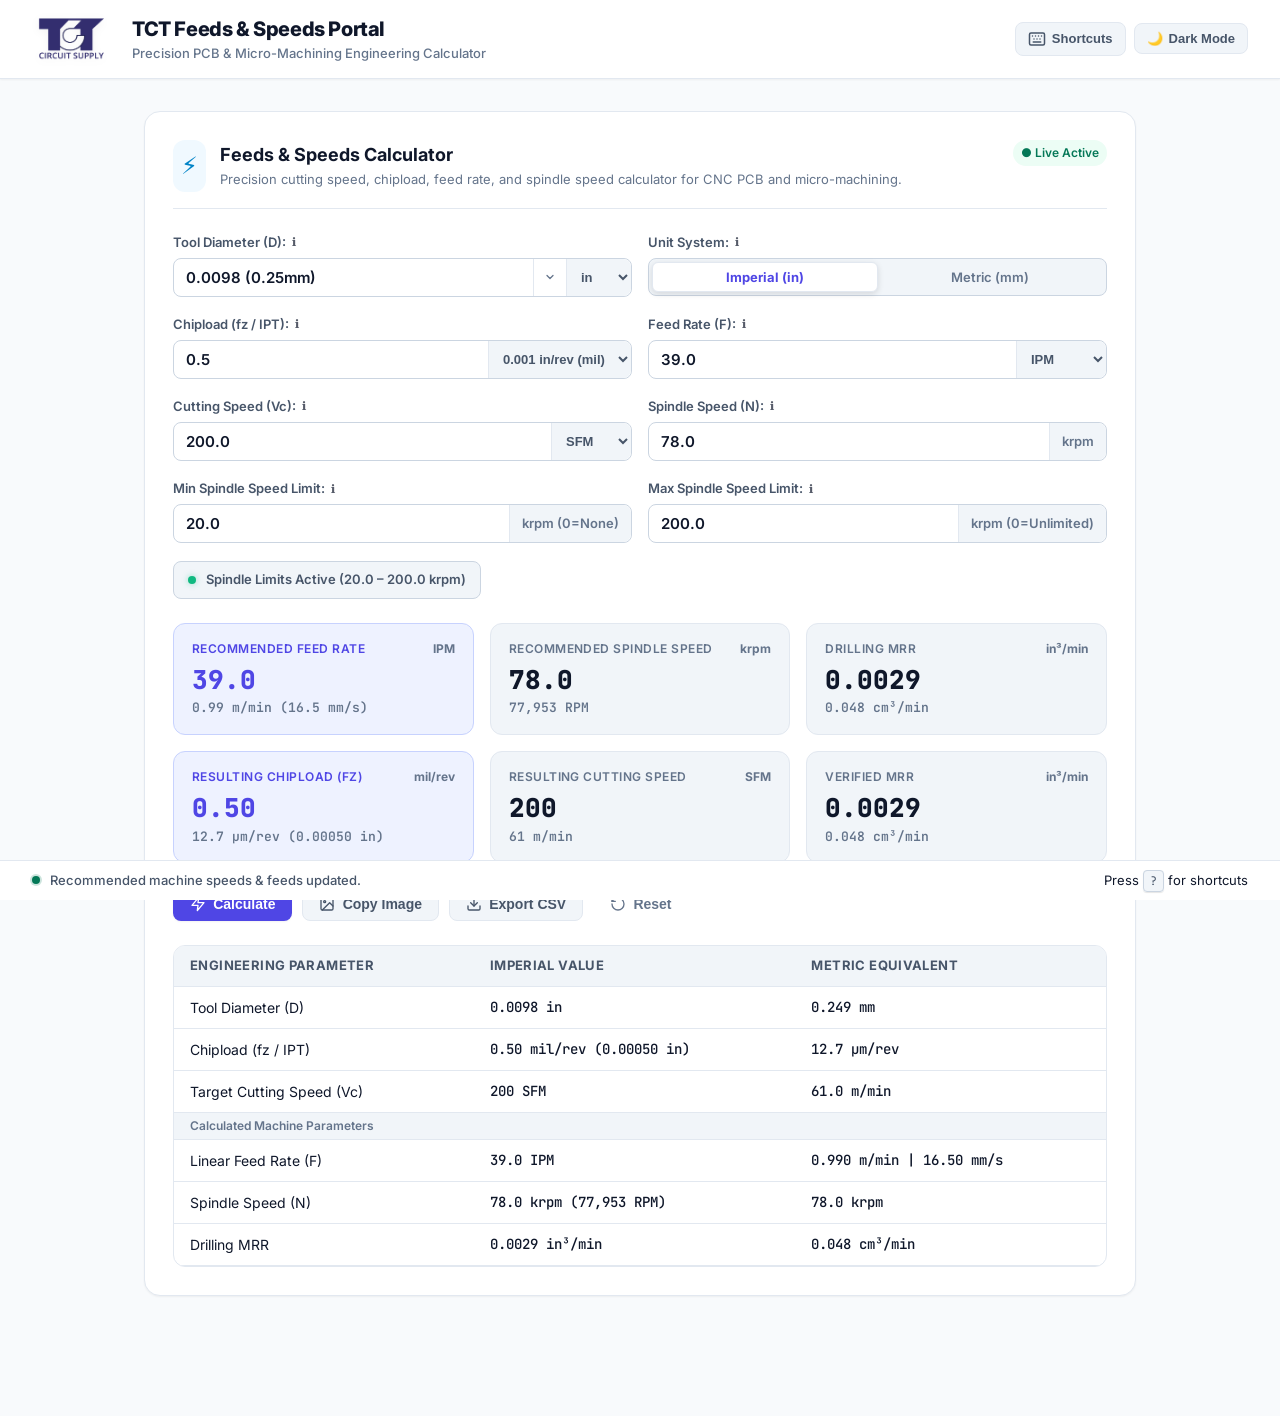
==== commit e38f79a4: "feat(web_app): implement client-side adaptive design 4A with 2-column mobile layout and templates" ====
--- a/web_app/index.html
+++ b/web_app/index.html
@@ -1,5 +1,5 @@
 <!DOCTYPE html>
-<html lang="en">
+<html lang="en" data-device="unknown">
 <head>
     <meta charset="UTF-8">
     <meta name="viewport" content="width=device-width, initial-scale=1.0">
@@ -8,6 +8,16 @@
     <link rel="preconnect" href="https://fonts.googleapis.com">
     <link rel="preconnect" href="https://fonts.gstatic.com" crossorigin>
     <link href="https://fonts.googleapis.com/css2?family=Inter:wght@400;500;600;700;800&family=JetBrains+Mono:wght@500;700&display=swap" rel="stylesheet">
+    
+    <!-- Synchronous Inline Device Detection (Approach 2, Variant 4A - FOWC Prevention) -->
+    <script>
+        (function() {
+            var isTouch = 'ontouchstart' in window || navigator.maxTouchPoints > 0;
+            var w = window.innerWidth;
+            var dev = (w < 768) ? 'mobile' : (w < 1024 ? 'tablet' : 'desktop');
+            document.documentElement.dataset.device = dev;
+        })();
+    </script>
 </head>
 <body data-theme="light">
     <!-- Top Header -->
@@ -310,8 +320,11 @@
                     </button>
                 </div>
 
-                <!-- Full Engineering Specs Table -->
-                <div class="table-wrapper">
+                <!-- Adaptive Component Mount: Mobile Card-Based Summary -->
+                <div id="adaptive-summary-mount" data-mount="adaptive-summary"></div>
+
+                <!-- Full Engineering Specs Table (Desktop / Tablet View) -->
+                <div class="table-wrapper" data-component="desktop-table">
                     <table class="engineering-table" id="table-rev">
                         <thead>
                             <tr>
@@ -329,6 +342,9 @@
         </div>
     </main>
 
+    <!-- Adaptive Mobile Bottom Action Bar Mount Point -->
+    <div id="adaptive-mobile-dock-mount" data-mount="mobile-dock"></div>
+
     <!-- Sticky Footer Status Bar -->
     <footer class="app-status-bar">
         <div class="status-content">
@@ -394,6 +410,7 @@
 
     <!-- Scripts -->
     <script src="sizes.js"></script>
+    <script src="templates.js"></script>
     <script src="script.js"></script>
 </body>
 </html>
--- a/web_app/style.css
+++ b/web_app/style.css
@@ -50,6 +50,10 @@
     
     --font-sans: 'Inter', system-ui, -apple-system, BlinkMacSystemFont, 'Segoe UI', Roboto, sans-serif;
     --font-mono: 'JetBrains Mono', ui-monospace, SFMono-Regular, Menlo, Monaco, Consolas, monospace;
+
+    /* Responsive Breakpoints */
+    --bp-tablet: 768px;
+    --bp-desktop: 1024px;
 }
 
 [data-theme="dark"] {
@@ -1259,3 +1263,386 @@
     from { opacity: 0; transform: translateY(12px) scale(0.95); }
     to { opacity: 1; transform: translateY(0) scale(1); }
 }
+
+/* ==========================================================================
+   Responsive Design & Device Dataset Layout Rules
+   Reference: responsive-design-implementation.md
+   ========================================================================== */
+
+/* ---------- Mobile Layout (< 768px) & html[data-device="mobile"] ---------- */
+@media (max-width: 767px), html[data-device="mobile"] {
+    /* Eliminate Top Header on Mobile */
+    .app-header {
+        display: none !important;
+    }
+
+    /* Eliminate Panel Header (Icon, Title, Description, Live Badge) on Mobile */
+    .panel-header {
+        display: none !important;
+    }
+
+    .main-container {
+        padding: 0.5rem 0.5rem 4.5rem;
+    }
+
+    .card-panel,
+    .calc-panel {
+        padding: 0.875rem 0.75rem;
+        border-radius: var(--radius-lg);
+    }
+
+    .form-row-grid {
+        grid-template-columns: repeat(2, minmax(0, 1fr));
+        gap: 0.625rem 0.5rem;
+        margin-bottom: 0.625rem;
+    }
+
+    .form-row-compact {
+        min-width: 0;
+    }
+
+    .label-with-tip {
+        margin-bottom: 0.25rem;
+    }
+
+    .label-with-tip label {
+        font-size: 0.75rem;
+        font-weight: 600;
+        white-space: nowrap;
+        overflow: hidden;
+        text-overflow: ellipsis;
+    }
+
+    .label-with-tip .info-tip {
+        display: none;
+    }
+
+    .input-with-unit,
+    .searchable-input-box {
+        min-width: 0;
+    }
+
+    .form-input {
+        font-size: 0.8125rem;
+        padding: 0.4rem 0.45rem;
+    }
+
+    .unit-select {
+        padding: 0 0.25rem;
+        font-size: 0.6875rem;
+        max-width: 72px;
+    }
+
+    .unit-static {
+        padding: 0 0.4rem;
+        font-size: 0.75rem;
+    }
+
+    .unit-slider-switch {
+        width: 100%;
+        height: 36px;
+    }
+
+    .unit-slider-label {
+        font-size: 0.6875rem;
+        height: 36px;
+        min-height: 36px;
+    }
+
+    .unit-slider-opt {
+        font-size: 0.6875rem;
+        padding: 0 0.25rem;
+    }
+
+    .unit-slider-thumb {
+        height: 28px;
+    }
+
+    .kpi-cards-grid {
+        grid-template-columns: 1fr;
+        gap: 0.625rem;
+    }
+
+    .kpi-card {
+        padding: 0.875rem 1rem;
+    }
+
+    .kpi-main-val {
+        font-size: 1.5rem;
+    }
+
+    .actions-dock {
+        display: grid;
+        grid-template-columns: 1fr 1fr;
+        gap: 0.5rem;
+    }
+
+    .actions-dock .btn {
+        width: 100%;
+        justify-content: center;
+        padding: 0.625rem 0.5rem;
+        font-size: 0.8125rem;
+    }
+
+    .safeguard-status-pill {
+        height: auto;
+        padding: 0.625rem 0.75rem;
+        font-size: 0.75rem;
+        flex-wrap: wrap;
+    }
+
+    .capping-metrics-grid {
+        grid-template-columns: 1fr;
+    }
+
+    .table-wrapper {
+        border-radius: var(--radius-md);
+        -webkit-overflow-scrolling: touch;
+    }
+
+    .engineering-table {
+        min-width: 520px;
+    }
+
+    .app-status-bar {
+        padding: 0.5rem 1rem;
+        flex-direction: column;
+        gap: 0.25rem;
+        align-items: flex-start;
+    }
+
+    .status-shortcuts-hint {
+        display: none;
+    }
+
+    .toast-container {
+        right: 1rem;
+        bottom: 3.25rem;
+        left: 1rem;
+    }
+
+    .toast {
+        width: 100%;
+        font-size: 0.8125rem;
+        padding: 0.625rem 0.875rem;
+    }
+}
+
+/* ---------- Tablet Layout (768px - 1023px) & html[data-device="tablet"] ---------- */
+@media (min-width: 768px) and (max-width: 1023px), html[data-device="tablet"] {
+    .main-container {
+        padding: 1.25rem 1.25rem 4.5rem;
+        max-width: 100%;
+    }
+
+    .calc-panel {
+        padding: 1.5rem;
+    }
+
+    .kpi-cards-grid {
+        grid-template-columns: repeat(3, 1fr);
+        gap: 0.75rem;
+    }
+
+    .actions-dock {
+        flex-wrap: wrap;
+    }
+}
+
+/* ---------- Desktop Layout (>= 1024px) & html[data-device="desktop"] ---------- */
+@media (min-width: 1024px), html[data-device="desktop"] {
+    .main-container {
+        max-width: 1040px;
+        margin: 0 auto;
+        padding: 2rem 1.5rem 5rem;
+    }
+
+    .calc-panel {
+        padding: 2rem;
+    }
+
+    .kpi-cards-grid {
+        grid-template-columns: repeat(3, 1fr);
+        gap: 1rem;
+    }
+}
+
+/* ---------- Touch Device Ergonomics: body[data-touch="true"] ---------- */
+body[data-touch="true"] .btn,
+body[data-touch="true"] .form-input,
+body[data-touch="true"] .unit-select,
+body[data-touch="true"] .searchable-toggle-btn {
+    min-height: 42px;
+}
+
+body[data-touch="true"] .searchable-item {
+    padding: 0.75rem 1rem;
+    font-size: 0.9375rem;
+}
+
+body[data-touch="true"] .unit-slider-label {
+    min-height: 40px;
+}
+
+/* ==========================================================================
+   Adaptive Design (Approach 2, Variant 4A - Client-Side Device Branching)
+   ========================================================================== */
+
+/* ---------- Adaptive Mobile Card-Based Summary ---------- */
+.adaptive-mobile-cards {
+    display: flex;
+    flex-direction: column;
+    gap: 1rem;
+    margin-top: 1.25rem;
+}
+
+.adaptive-card-group {
+    background-color: var(--bg-surface-muted);
+    border: 1px solid var(--border-subtle);
+    border-radius: var(--radius-lg);
+    overflow: hidden;
+}
+
+.adaptive-card-group-header {
+    display: flex;
+    align-items: center;
+    gap: 0.5rem;
+    padding: 0.625rem 1rem;
+    background-color: var(--bg-surface-elevated);
+    border-bottom: 1px solid var(--border-subtle);
+}
+
+.adaptive-card-group-header h4 {
+    font-size: 0.8125rem;
+    font-weight: 700;
+    text-transform: uppercase;
+    letter-spacing: 0.04em;
+    color: var(--brand-primary);
+}
+
+.group-dot {
+    width: 6px;
+    height: 6px;
+    border-radius: var(--radius-full);
+    background-color: var(--brand-primary);
+}
+
+.adaptive-card-items {
+    display: flex;
+    flex-direction: column;
+    padding: 0.5rem;
+    gap: 0.375rem;
+}
+
+.adaptive-item-card {
+    display: flex;
+    justify-content: space-between;
+    align-items: center;
+    padding: 0.625rem 0.75rem;
+    background-color: var(--bg-surface);
+    border: 1px solid var(--border-subtle);
+    border-radius: var(--radius-md);
+    transition: transform 0.15s ease, border-color 0.15s ease;
+}
+
+.adaptive-item-card.item-highlight {
+    border-left: 3px solid var(--brand-primary);
+    background-color: var(--bg-surface-elevated);
+}
+
+.item-card-label {
+    font-size: 0.8125rem;
+    font-weight: 600;
+    color: var(--text-primary);
+    flex: 1;
+}
+
+.item-card-values {
+    text-align: right;
+}
+
+.item-card-values .val-primary {
+    font-family: var(--font-mono);
+    font-size: 0.875rem;
+    font-weight: 700;
+    color: var(--brand-primary);
+}
+
+.item-card-values .val-secondary {
+    font-size: 0.75rem;
+    color: var(--text-muted);
+}
+
+.mobile-empty-card {
+    padding: 1.5rem;
+    text-align: center;
+    background-color: var(--bg-surface-muted);
+    border-radius: var(--radius-md);
+    color: var(--text-muted);
+    font-size: 0.875rem;
+}
+
+/* ---------- Adaptive Mobile Bottom Action Bar ---------- */
+.adaptive-mobile-bottom-dock {
+    position: fixed;
+    bottom: 0;
+    left: 0;
+    right: 0;
+    height: 60px;
+    background-color: var(--bg-surface);
+    border-top: 1px solid var(--border-strong);
+    box-shadow: 0 -4px 14px rgba(0, 0, 0, 0.1);
+    display: flex;
+    align-items: center;
+    justify-content: space-around;
+    padding: 0 0.5rem;
+    z-index: 1000;
+    backdrop-filter: blur(8px);
+}
+
+.mobile-dock-btn {
+    display: flex;
+    flex-direction: column;
+    align-items: center;
+    justify-content: center;
+    gap: 0.15rem;
+    background: transparent;
+    border: none;
+    color: var(--text-secondary);
+    font-size: 0.6875rem;
+    font-weight: 600;
+    cursor: pointer;
+    flex: 1;
+    height: 100%;
+    padding: 0.25rem 0;
+    transition: color 0.15s ease, transform 0.1s ease;
+}
+
+.mobile-dock-btn:active {
+    transform: scale(0.92);
+}
+
+.mobile-dock-btn .dock-icon {
+    font-size: 1.125rem;
+}
+
+.mobile-dock-btn.dock-btn-calc {
+    color: var(--brand-primary);
+}
+
+.mobile-dock-btn.dock-btn-calc .dock-label {
+    font-weight: 700;
+}
+
+/* Hide desktop table on mobile when adaptive summary is present */
+html[data-device="mobile"] [data-component="desktop-table"] {
+    display: none;
+}
+
+/* Hide mobile-only mounts on desktop & tablet */
+html[data-device="desktop"] .adaptive-mobile-bottom-dock,
+html[data-device="tablet"] .adaptive-mobile-bottom-dock,
+html[data-device="desktop"] [data-mount="adaptive-summary"],
+html[data-device="tablet"] [data-mount="adaptive-summary"] {
+    display: none !important;
+}
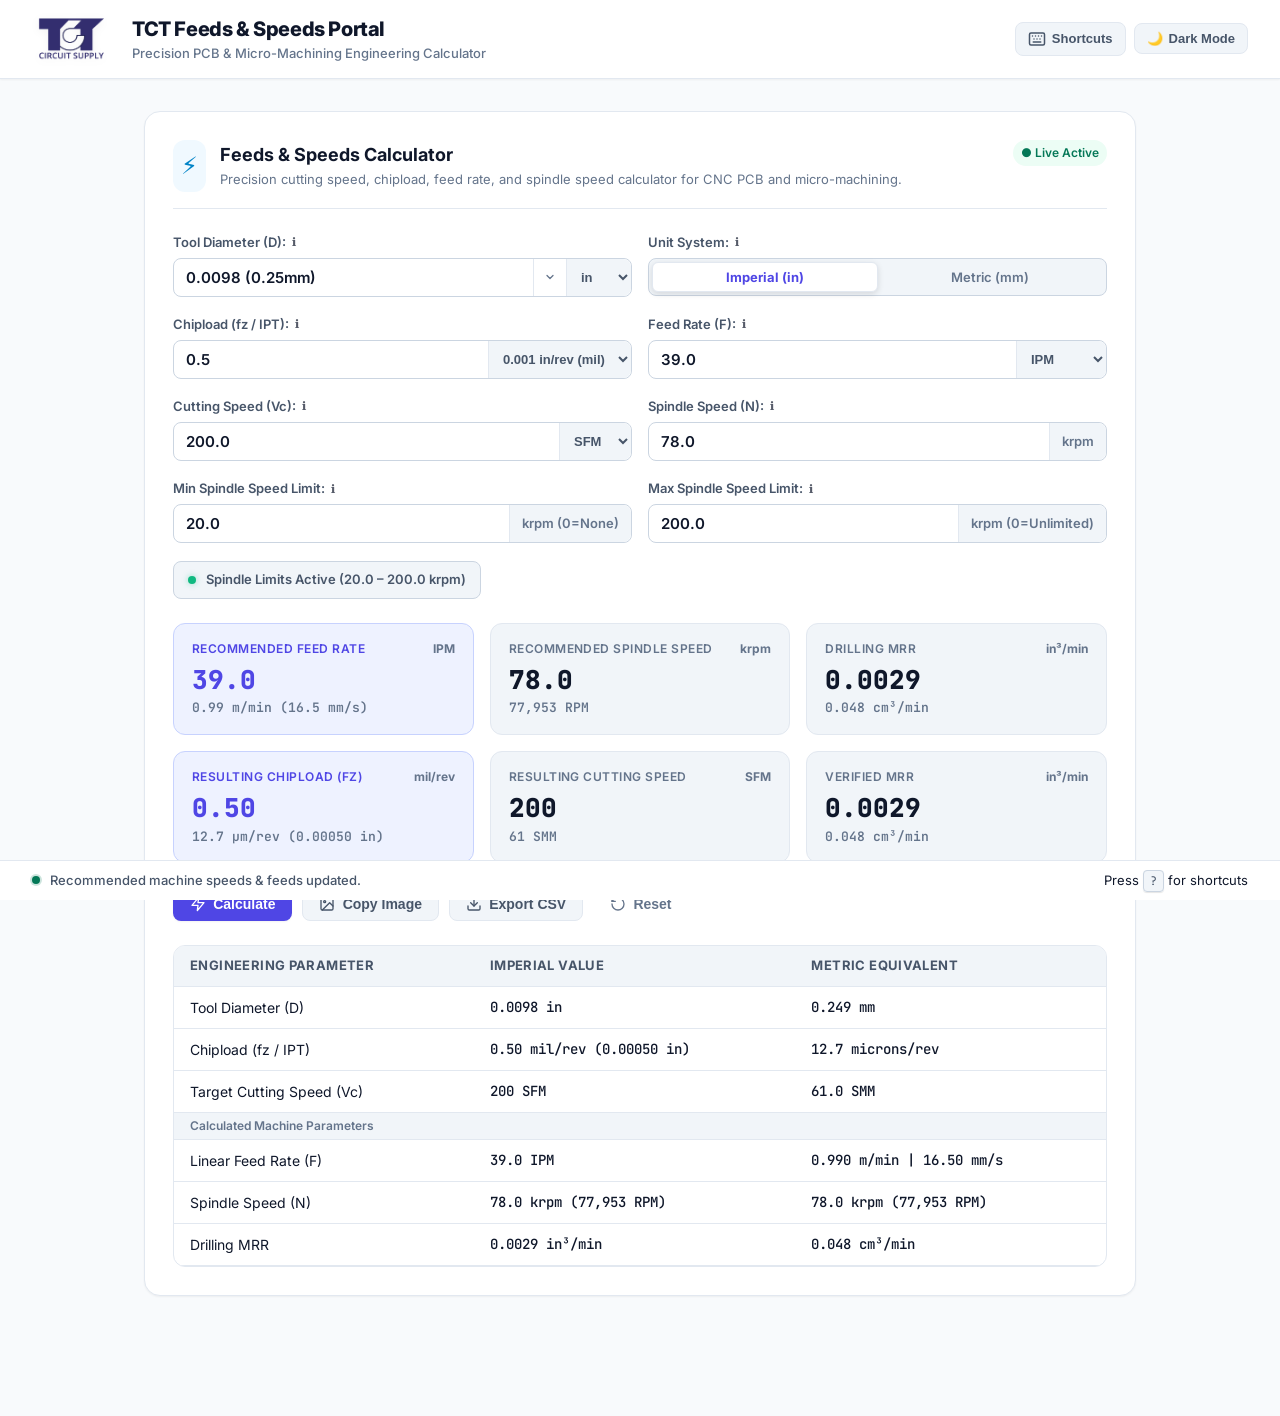
==== commit 460c482b: "Change cutting speed metric unit from m/min to SMM for mobile and desktop" ====
--- a/web_app/index.html
+++ b/web_app/index.html
@@ -168,7 +168,7 @@
                                 <input type="number" id="rev-vc" class="form-input" value="200.0" step="any" tabindex="3">
                                 <select id="rev-vc-unit" class="unit-select" aria-label="Cutting Speed Unit" tabindex="-1">
                                     <option value="SFM">SFM</option>
-                                    <option value="m/min">m/min</option>
+                                    <option value="SMM">SMM</option>
                                 </select>
                             </div>
                         </div>
@@ -284,7 +284,7 @@
                         </div>
                         <div class="kpi-value-row">
                             <span class="kpi-main-val" id="kpi-fwd-vc">--</span>
-                            <span class="kpi-sub-val" id="kpi-fwd-vc-sub">-- m/min</span>
+                            <span class="kpi-sub-val" id="kpi-fwd-vc-sub">-- SMM</span>
                         </div>
                     </div>
 
@@ -322,6 +322,12 @@
 
                 <!-- Adaptive Component Mount: Mobile Card-Based Summary -->
                 <div id="adaptive-summary-mount" data-mount="adaptive-summary"></div>
+
+                <!-- Mobile Bottom Logo & Brand Footer -->
+                <div class="mobile-bottom-brand" data-component="mobile-brand-footer">
+                    <img src="20150804 TCT logo.png" alt="TCT Logo" class="mobile-bottom-logo">
+                    <div class="mobile-bottom-tagline">TCT Feeds & Speeds Calculator • Precision Engineering</div>
+                </div>
 
                 <!-- Full Engineering Specs Table (Desktop / Tablet View) -->
                 <div class="table-wrapper" data-component="desktop-table">
--- a/web_app/style.css
+++ b/web_app/style.css
@@ -1643,6 +1643,36 @@
 html[data-device="desktop"] .adaptive-mobile-bottom-dock,
 html[data-device="tablet"] .adaptive-mobile-bottom-dock,
 html[data-device="desktop"] [data-mount="adaptive-summary"],
-html[data-device="tablet"] [data-mount="adaptive-summary"] {
+html[data-device="tablet"] [data-mount="adaptive-summary"],
+html[data-device="desktop"] .mobile-bottom-brand,
+html[data-device="tablet"] .mobile-bottom-brand {
     display: none !important;
 }
+
+/* ---------- Mobile Bottom Brand (Logo at Bottom of Screen) ---------- */
+.mobile-bottom-brand {
+    display: none;
+}
+
+html[data-device="mobile"] .mobile-bottom-brand {
+    display: flex;
+    flex-direction: column;
+    align-items: center;
+    justify-content: center;
+    gap: 0.35rem;
+    padding: 1.5rem 0.5rem 4.5rem;
+    text-align: center;
+}
+
+.mobile-bottom-logo {
+    height: 32px;
+    width: auto;
+    object-fit: contain;
+    opacity: 0.9;
+}
+
+.mobile-bottom-tagline {
+    font-size: 0.6875rem;
+    color: var(--text-muted);
+    font-weight: 500;
+}
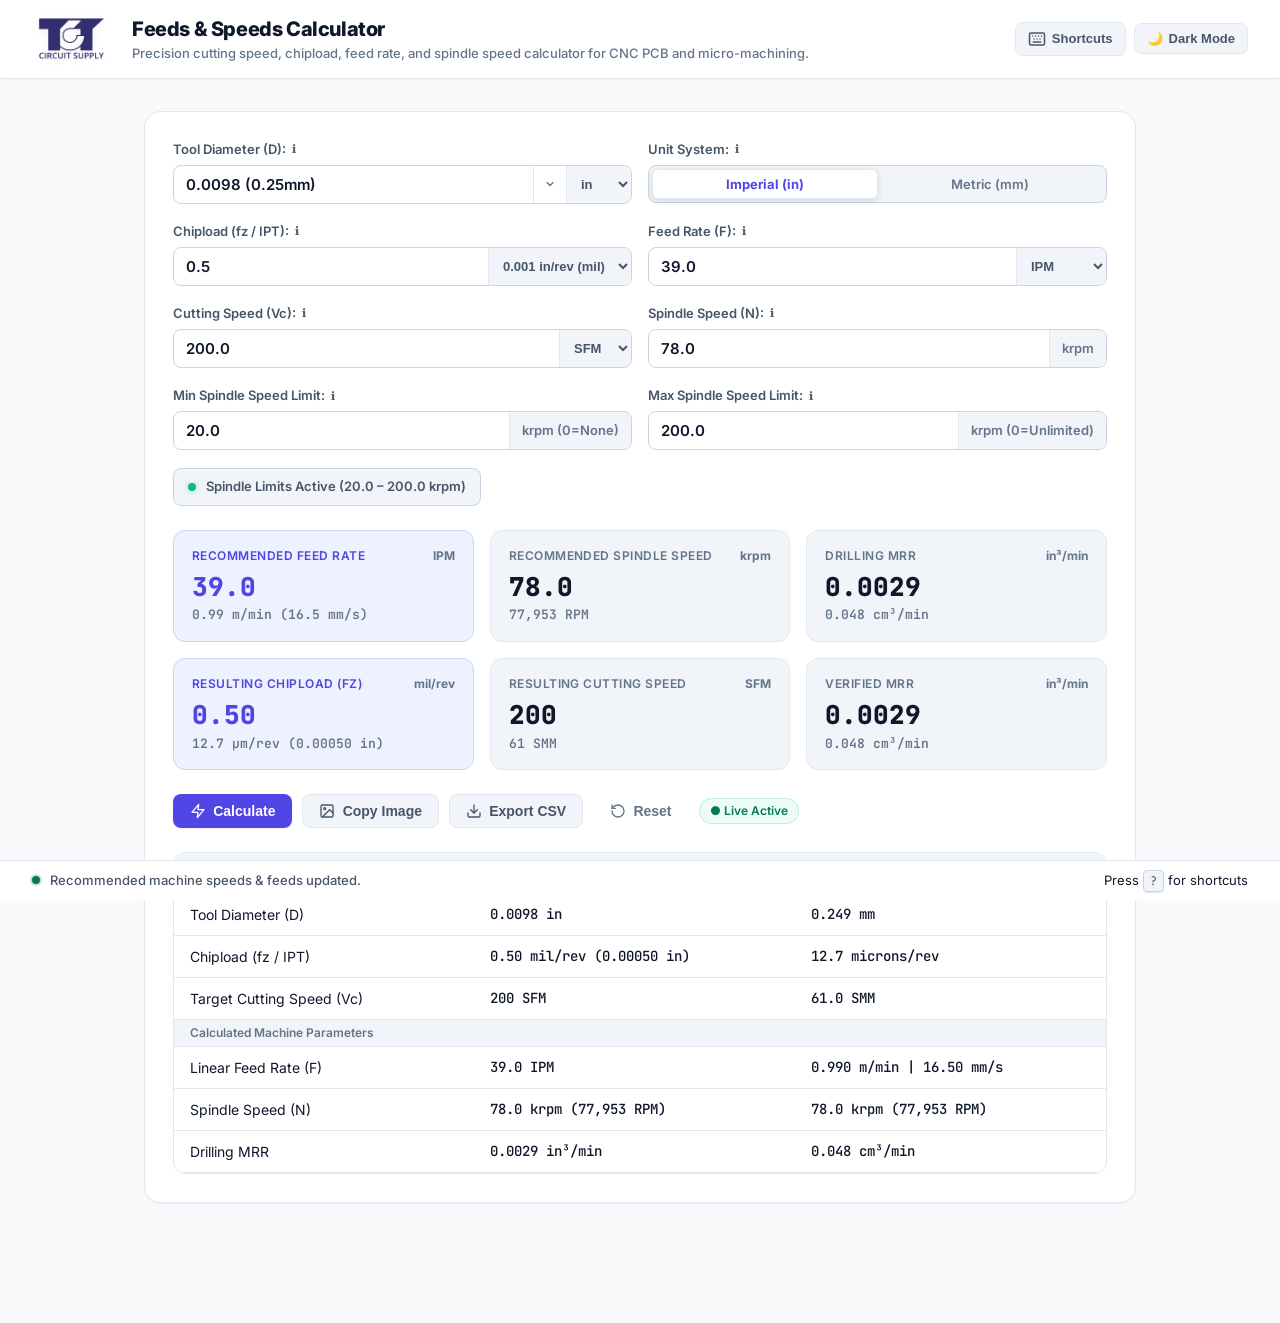
==== commit 73ce2453: "Update header title and relocate Live Active status badge to action toolbar" ====
--- a/web_app/index.html
+++ b/web_app/index.html
@@ -4,6 +4,9 @@
     <meta charset="UTF-8">
     <meta name="viewport" content="width=device-width, initial-scale=1.0">
     <title>TCT Feeds & Speeds Calculator | Engineering Portal</title>
+    <link rel="icon" type="image/png" href="20150804 TCT logo.png">
+    <link rel="shortcut icon" type="image/png" href="20150804 TCT logo.png">
+    <link rel="apple-touch-icon" href="20150804 TCT logo.png">
     <link rel="stylesheet" href="style.css">
     <link rel="preconnect" href="https://fonts.googleapis.com">
     <link rel="preconnect" href="https://fonts.gstatic.com" crossorigin>
@@ -26,8 +29,8 @@
             <div class="brand-area">
                 <img src="20150804 TCT logo.png" alt="TCT Logo" class="brand-logo">
                 <div class="brand-titles">
-                    <h1>TCT Feeds & Speeds Portal</h1>
-                    <p class="subtitle">Precision PCB & Micro-Machining Engineering Calculator</p>
+                    <h1>Feeds & Speeds Calculator</h1>
+                    <p class="subtitle">Precision cutting speed, chipload, feed rate, and spindle speed calculator for CNC PCB and micro-machining.</p>
                 </div>
             </div>
 
@@ -53,17 +56,6 @@
             
             <!-- Unified Feeds & Speeds Calculator Panel -->
             <section class="card-panel" id="panel-recommend" role="region" aria-label="Feeds and Speeds Calculator">
-                <div class="panel-header">
-                    <div class="panel-title-area">
-                        <span class="workflow-icon recommend-icon">⚡</span>
-                        <div>
-                            <h2>Feeds & Speeds Calculator</h2>
-                            <p class="panel-desc">Precision cutting speed, chipload, feed rate, and spindle speed calculator for CNC PCB and micro-machining.</p>
-                        </div>
-                    </div>
-                    <span class="status-chip live-chip">● Live Active</span>
-                </div>
-
                 <!-- Setup Section -->
                 <div class="config-section">
                     <!-- Top Row: Tool Diameter (Left) + Unit System (Right) -->
@@ -97,11 +89,11 @@
                             </div>
                             <div class="unit-slider-switch" id="unit-slider-switch" title="Toggle between Imperial and Metric">
                                 <input type="checkbox" id="unit-slider-checkbox" class="unit-slider-input" aria-label="Toggle measurement unit system" tabindex="-1">
-                                <label for="unit-slider-checkbox" class="unit-slider-label">
+                                <div class="unit-slider-label" id="unit-slider-label">
                                     <span class="unit-slider-opt opt-imperial opt-inches active" id="slider-opt-imperial">Imperial (in)</span>
                                     <span class="unit-slider-opt opt-metric" id="slider-opt-metric">Metric (mm)</span>
                                     <span class="unit-slider-thumb" id="unit-slider-thumb"></span>
-                                </label>
+                                </div>
                             </div>
                         </div>
                     </div>
@@ -318,6 +310,7 @@
                         <svg width="16" height="16" viewBox="0 0 24 24" fill="none" stroke="currentColor" stroke-width="2" stroke-linecap="round" stroke-linejoin="round"><path d="M3 12a9 9 0 1 0 9-9 9.75 9.75 0 0 0-6.74 2.74L3 8"/><path d="M3 3v5h5"/></svg>
                         <span>Reset</span>
                     </button>
+                    <span class="status-chip live-chip">● Live Active</span>
                 </div>
 
                 <!-- Adaptive Component Mount: Mobile Card-Based Summary -->
--- a/web_app/style.css
+++ b/web_app/style.css
@@ -454,15 +454,20 @@
 }
 
 .status-chip {
+    display: inline-flex;
+    align-items: center;
+    gap: 0.35rem;
     font-size: 0.75rem;
     font-weight: 600;
-    padding: 0.25rem 0.5rem;
+    padding: 0.35rem 0.65rem;
     border-radius: var(--radius-full);
+    line-height: 1;
 }
 
 .live-chip {
     background-color: var(--state-success-bg);
     color: var(--state-success-text);
+    border: 1px solid rgba(16, 185, 129, 0.2);
 }
 
 /* ==========================================================================
@@ -1384,6 +1389,12 @@
         font-size: 0.8125rem;
     }
 
+    .actions-dock .status-chip {
+        grid-column: span 2;
+        justify-self: center;
+        margin-top: 0.25rem;
+    }
+
     .safeguard-status-pill {
         height: auto;
         padding: 0.625rem 0.75rem;
